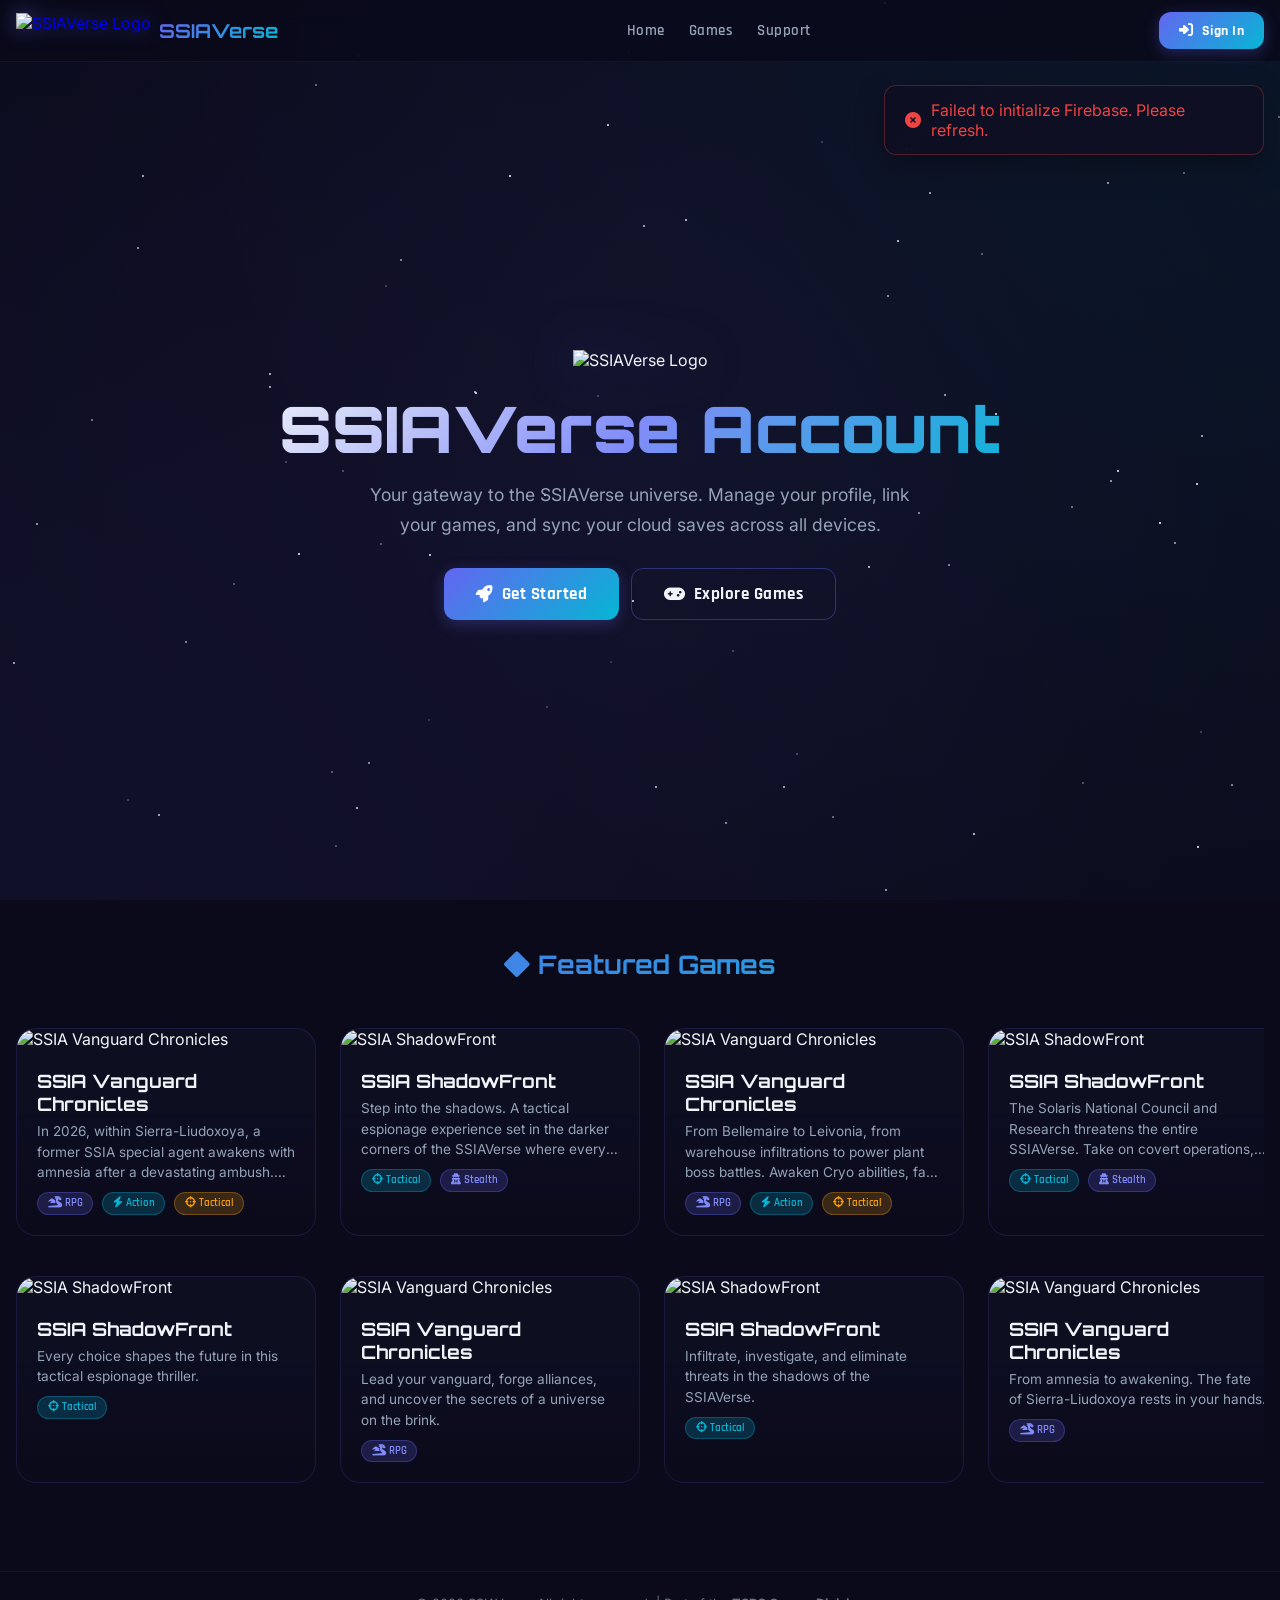
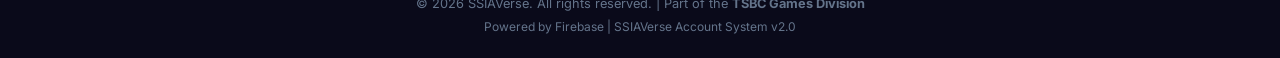
==== index.html @ 3fbaf7f1 "refactoring" ====
<!DOCTYPE html>
<html lang="en">
<head>
    <meta charset="UTF-8">
    <meta name="viewport" content="width=device-width, initial-scale=1.0, maximum-scale=1.0, user-scalable=no">
    <meta name="theme-color" content="#0a0a1a">
    <meta name="apple-mobile-web-app-capable" content="yes">
    <meta name="mobile-web-app-capable" content="yes">
    <meta name="apple-mobile-web-app-status-bar-style" content="black-translucent">

    <title>SSIAVerse Account | Your Gateway to the SSIAVerse</title>
    <meta name="description" content="SSIAVerse Account - Manage your SSIAVerse profile, linked games, and cloud saves for SSIA Vanguard Chronicles and SSIA ShadowFront. Your gateway to the SSIAVerse universe.">
    <meta name="keywords" content="SSIAVerse, SSIA Vanguard Chronicles, SSIA ShadowFront, SSIAVC, game account, cloud saves, RPG, TSBC Games, Sierra-Liudoxoya, Elemental Gemstones">
    <meta name="author" content="TSBC Games Division">

    <meta property="og:type" content="website">
    <meta property="og:url" content="https://ssiavc.github.io/">
    <meta property="og:title" content="SSIAVerse Account | Your Gateway to the SSIAVerse">
    <meta property="og:description" content="Manage your SSIAVerse profile, linked games, and cloud saves for SSIA Vanguard Chronicles and SSIA ShadowFront.">
    <meta property="og:image" content="https://i.ibb.co.com/4wc1VLJy/20260620-111209.png">

    <meta property="twitter:card" content="summary_large_image">
    <meta property="twitter:url" content="https://ssiavc.github.io/">
    <meta property="twitter:title" content="SSIAVerse Account | Your Gateway to the SSIAVerse">
    <meta property="twitter:description" content="Manage your SSIAVerse profile, linked games, and cloud saves for SSIA Vanguard Chronicles and SSIA ShadowFront.">
    <meta property="twitter:image" content="https://i.ibb.co.com/4wc1VLJy/20260620-111209.png">

    <link rel="icon" type="image/png" href="https://i.ibb.co.com/4wc1VLJy/20260620-111209.png">
    <link rel="apple-touch-icon" href="https://i.ibb.co.com/4wc1VLJy/20260620-111209.png">

    <link rel="preconnect" href="https://fonts.googleapis.com">
    <link rel="preconnect" href="https://fonts.gstatic.com" crossorigin>
    <link href="https://fonts.googleapis.com/css2?family=Orbitron:wght@400;500;600;700;800;900&family=Rajdhani:wght@300;400;500;600;700&family=Inter:wght@300;400;500;600;700&display=swap" rel="stylesheet">
    <link rel="stylesheet" href="https://cdnjs.cloudflare.com/ajax/libs/font-awesome/6.5.1/css/all.min.css">
    <link rel="stylesheet" href="Styles/styles.css">

    <script src="https://www.gstatic.com/firebasejs/10.7.1/firebase-app-compat.js"></script>
    <script src="https://www.gstatic.com/firebasejs/10.7.1/firebase-auth-compat.js"></script>
    <script src="https://www.gstatic.com/firebasejs/10.7.1/firebase-firestore-compat.js"></script>
    <script src="Scripts/firebase-config.js"></script>


<base target="_blank">
</head>
<body>
    <div class="bg-animation"></div>
    <div class="stars" id="stars"></div>
    <div class="toast-container" id="toastContainer"></div>

    <nav class="navbar" id="navbar">
        <div class="nav-container">
            <a href="#" class="nav-logo" onclick="showHome();return false;">
                <img src="https://i.ibb.co.com/4wc1VLJy/20260620-111209.png" alt="SSIAVerse Logo">
                <span>SSIAVerse</span>
            </a>
            <div class="nav-links" id="navLinks">
                <a href="#" class="nav-link" onclick="showHome();return false;">Home</a>
                <a href="#games" class="nav-link" onclick="scrollToGames();return false;">Games</a>
                <a href="#" class="nav-link" onclick="showSupport();return false;">Support</a>
            </div>
            <div class="nav-user" id="navUser">
                <button class="btn btn-primary" onclick="openSignInModal()">
                    <i class="fas fa-sign-in-alt"></i> Sign In
                </button>
            </div>
            <button class="mobile-menu-btn" id="mobileMenuBtn" onclick="toggleMobileMenu()">
                <i class="fas fa-bars"></i>
            </button>
        </div>
    </nav>

    <!-- Mobile Menu Overlay -->
    <div class="modal-overlay" id="mobileMenuOverlay" style="z-index:999;align-items:flex-start;padding-top:70px;">
        <div style="background:var(--bg-card);border:1px solid rgba(99,102,241,0.2);border-radius:0 0 16px 16px;width:100%;max-width:400px;margin:0 auto;padding:1rem;">
            <div style="display:flex;flex-direction:column;gap:0.5rem;">
                <a href="#" class="nav-link" style="padding:0.75rem;border-radius:8px;" onclick="showHome();closeMobileMenu();return false;"><i class="fas fa-home"></i> Home</a>
                <a href="#games" class="nav-link" style="padding:0.75rem;border-radius:8px;" onclick="scrollToGames();closeMobileMenu();return false;"><i class="fas fa-gamepad"></i> Games</a>
                <a href="#" class="nav-link" style="padding:0.75rem;border-radius:8px;" onclick="showSupport();closeMobileMenu();return false;"><i class="fas fa-headset"></i> Support</a>
            </div>
        </div>
    </div>

    <div class="main-content">
        <div id="homePage">
            <section class="hero">
                <div class="hero-content">
                    <img src="https://i.ibb.co.com/4wc1VLJy/20260620-111209.png" alt="SSIAVerse Logo" class="hero-logo">
                    <h1>SSIAVerse Account</h1>
                    <p>Your gateway to the SSIAVerse universe. Manage your profile, link your games, and sync your cloud saves across all devices.</p>
                    <div class="hero-buttons">
                        <button class="btn btn-primary btn-lg" onclick="openSignInModal()">
                            <i class="fas fa-rocket"></i> Get Started
                        </button>
                        <button class="btn btn-outline btn-lg" onclick="scrollToGames()">
                            <i class="fas fa-gamepad"></i> Explore Games
                        </button>
                    </div>
                </div>
            </section>

            <section class="game-showcase" id="games">
                <h2 class="section-title"><i class="fas fa-diamond"></i> Featured Games</h2>

                <div class="games-scroll-container">
                    <div class="games-scroll" id="gamesScroll1">
                        <div class="game-card" onclick="showGameDetail('vc')">
                            <img src="https://i.ibb.co.com/VYRrnKt1/20260417-104731.png" alt="SSIA Vanguard Chronicles">
                            <div class="game-card-content">
                                <h3>SSIA Vanguard Chronicles</h3>
                                <p>In 2026, within Sierra-Liudoxoya, a former SSIA special agent awakens with amnesia after a devastating ambush. Elemental Gemstones have been weaponized by SNCR, creating weapons of mass destruction capable of radiation and mutation.</p>
                                <span class="game-badge badge-rpg"><i class="fas fa-dragon"></i> RPG</span>
                                <span class="game-badge badge-action"><i class="fas fa-bolt"></i> Action</span>
                                <span class="game-badge badge-tactical"><i class="fas fa-crosshairs"></i> Tactical</span>
                            </div>
                        </div>
                        <div class="game-card" onclick="showGameDetail('sf')">
                            <img src="https://i.ibb.co.com/CKvFpqnk/20260303-162840.png" alt="SSIA ShadowFront">
                            <div class="game-card-content">
                                <h3>SSIA ShadowFront</h3>
                                <p>Step into the shadows. A tactical espionage experience set in the darker corners of the SSIAVerse where every choice shapes the future.</p>
                                <span class="game-badge badge-action"><i class="fas fa-crosshairs"></i> Tactical</span>
                                <span class="game-badge badge-rpg"><i class="fas fa-user-secret"></i> Stealth</span>
                            </div>
                        </div>
                        <div class="game-card" onclick="showGameDetail('vc')">
                            <img src="https://i.ibb.co.com/VYRrnKt1/20260417-104731.png" alt="SSIA Vanguard Chronicles">
                            <div class="game-card-content">
                                <h3>SSIA Vanguard Chronicles</h3>
                                <p>From Bellemaire to Leivonia, from warehouse infiltrations to power plant boss battles. Awaken Cryo abilities, face Katya Volkov, and uncover the conspiracy behind the Elemental Gemstones.</p>
                                <span class="game-badge badge-rpg"><i class="fas fa-dragon"></i> RPG</span>
                                <span class="game-badge badge-action"><i class="fas fa-bolt"></i> Action</span>
                                <span class="game-badge badge-tactical"><i class="fas fa-crosshairs"></i> Tactical</span>
                            </div>
                        </div>
                        <div class="game-card" onclick="showGameDetail('sf')">
                            <img src="https://i.ibb.co.com/CKvFpqnk/20260303-162840.png" alt="SSIA ShadowFront">
                            <div class="game-card-content">
                                <h3>SSIA ShadowFront</h3>
                                <p>The Solaris National Council and Research threatens the entire SSIAVerse. Take on covert operations, gather intelligence, and prevent catastrophe.</p>
                                <span class="game-badge badge-action"><i class="fas fa-crosshairs"></i> Tactical</span>
                                <span class="game-badge badge-rpg"><i class="fas fa-user-secret"></i> Stealth</span>
                            </div>
                        </div>
                    </div>
                </div>

                <div class="games-scroll-container">
                    <div class="games-scroll games-scroll-reverse" id="gamesScroll2">
                        <div class="game-card" onclick="showGameDetail('sf')">
                            <img src="https://i.ibb.co.com/CKvFpqnk/20260303-162840.png" alt="SSIA ShadowFront">
                            <div class="game-card-content">
                                <h3>SSIA ShadowFront</h3>
                                <p>Every choice shapes the future in this tactical espionage thriller.</p>
                                <span class="game-badge badge-action"><i class="fas fa-crosshairs"></i> Tactical</span>
                            </div>
                        </div>
                        <div class="game-card" onclick="showGameDetail('vc')">
                            <img src="https://i.ibb.co.com/VYRrnKt1/20260417-104731.png" alt="SSIA Vanguard Chronicles">
                            <div class="game-card-content">
                                <h3>SSIA Vanguard Chronicles</h3>
                                <p>Lead your vanguard, forge alliances, and uncover the secrets of a universe on the brink.</p>
                                <span class="game-badge badge-rpg"><i class="fas fa-dragon"></i> RPG</span>
                            </div>
                        </div>
                        <div class="game-card" onclick="showGameDetail('sf')">
                            <img src="https://i.ibb.co.com/CKvFpqnk/20260303-162840.png" alt="SSIA ShadowFront">
                            <div class="game-card-content">
                                <h3>SSIA ShadowFront</h3>
                                <p>Infiltrate, investigate, and eliminate threats in the shadows of the SSIAVerse.</p>
                                <span class="game-badge badge-action"><i class="fas fa-crosshairs"></i> Tactical</span>
                            </div>
                        </div>
                        <div class="game-card" onclick="showGameDetail('vc')">
                            <img src="https://i.ibb.co.com/VYRrnKt1/20260417-104731.png" alt="SSIA Vanguard Chronicles">
                            <div class="game-card-content">
                                <h3>SSIA Vanguard Chronicles</h3>
                                <p>From amnesia to awakening. The fate of Sierra-Liudoxoya rests in your hands.</p>
                                <span class="game-badge badge-rpg"><i class="fas fa-dragon"></i> RPG</span>
                            </div>
                        </div>
                    </div>
                </div>
            </section>


            <footer class="footer">
                <p>&copy; 2026 SSIAVerse. All rights reserved. | Part of the <strong>TSBC Games Division</strong></p>
                <p style="margin-top:0.5rem;font-size:0.75rem;">Powered by Firebase | SSIAVerse Account System v2.0</p>
            </footer>
        </div>

        <div class="dashboard" id="dashboard">
            <div class="dashboard-header">
                <h2><i class="fas fa-th-large"></i> Dashboard</h2>
                <button class="btn btn-outline btn-sm" onclick="signOut()">
                    <i class="fas fa-sign-out-alt"></i> Sign Out
                </button>
            </div>

            <div class="dashboard-grid">
                <aside class="sidebar">
                    <div class="profile-card">
                        <div class="profile-avatar" id="profileAvatar">?</div>
                        <div class="profile-name" id="profileName">Guest</div>
                        <div class="profile-uid" id="profileUid">Not signed in</div>
                    </div>
                    <ul class="sidebar-menu">
                        <li><a href="#" class="active" onclick="showSection('overview');return false;" data-section="overview"><i class="fas fa-home"></i> Overview</a></li>
                        <li><a href="#" onclick="showSection('games');return false;" data-section="games"><i class="fas fa-gamepad"></i> Linked Games</a></li>
                        <li><a href="#" onclick="showSection('saves');return false;" data-section="saves"><i class="fas fa-cloud"></i> Cloud Saves</a></li>
                        <li><a href="#" onclick="showSection('account');return false;" data-section="account"><i class="fas fa-cog"></i> Account Settings</a></li>
                        <li><a href="#" onclick="showSection('security');return false;" data-section="security"><i class="fas fa-shield-alt"></i> Security</a></li>
                    </ul>
                </aside>

                <div class="dashboard-content">
                    <div class="content-section active" id="section-overview">
                        <h3><i class="fas fa-chart-line"></i> Account Overview</h3>
                        <div class="stats-grid">
                            <div class="stat-card">
                                <div class="stat-icon blue"><i class="fas fa-gamepad"></i></div>
                                <div class="stat-value" id="statGames">0</div>
                                <div class="stat-label">Linked Games</div>
                            </div>
                            <div class="stat-card">
                                <div class="stat-icon cyan"><i class="fas fa-cloud"></i></div>
                                <div class="stat-value" id="statSaves">0</div>
                                <div class="stat-label">Cloud Saves</div>
                            </div>
                            <div class="stat-card">
                                <div class="stat-icon purple"><i class="fas fa-clock"></i></div>
                                <div class="stat-value" id="statMember">New</div>
                                <div class="stat-label">Member Since</div>
                            </div>
                            <div class="stat-card">
                                <div class="stat-icon green"><i class="fas fa-check-circle"></i></div>
                                <div class="stat-value">Active</div>
                                <div class="stat-label">Account Status</div>
                            </div>
                        </div>
                        <h3 style="margin-top:1.5rem;"><i class="fas fa-bolt"></i> Quick Actions</h3>
                        <div style="display:flex;gap:0.75rem;flex-wrap:wrap;margin-top:0.75rem;">
                            <button class="btn btn-primary" onclick="showSection('games')"><i class="fas fa-link"></i> Link a Game</button>
                            <button class="btn btn-outline" onclick="showSection('saves')"><i class="fas fa-download"></i> Manage Saves</button>
                            <button class="btn btn-outline" onclick="showSection('account')"><i class="fas fa-user-edit"></i> Edit Profile</button>
                        </div>
                    </div>

                    <div class="content-section" id="section-games">
                        <h3><i class="fas fa-gamepad"></i> Linked Games</h3>
                        <div class="linked-games-list" id="linkedGamesList">
                            <div class="linked-game-item">
                                <img src="https://i.ibb.co.com/VYRrnKt1/20260417-104731.png" alt="SSIA VC" class="linked-game-img">
                                <div class="linked-game-info">
                                    <h4>SSIA Vanguard Chronicles</h4>
                                    <p>RPG / Action / Tactical | Sierra-Liudoxoya, 2026</p>
                                </div>
                                <div class="linked-game-status"><span class="status-dot"></span> Linked</div>
                            </div>
                            <div class="linked-game-item">
                                <img src="https://i.ibb.co.com/CKvFpqnk/20260303-162840.png" alt="SSIA SF" class="linked-game-img">
                                <div class="linked-game-info">
                                    <h4>SSIA ShadowFront</h4>
                                    <p>Tactical / Stealth | SSIAVerse</p>
                                </div>
                                <div class="linked-game-status"><span class="status-dot"></span> Linked</div>
                            </div>
                        </div>
                    </div>

                    <div class="content-section" id="section-saves">
                        <h3><i class="fas fa-cloud"></i> Cloud Saves</h3>
                        <div class="saves-list" id="savesList">
                            <div class="empty-state">
                                <i class="fas fa-cloud-upload-alt"></i>
                                <h4>No Cloud Saves Yet</h4>
                                <p>Your game saves will appear here once you start playing and syncing.</p>
                            </div>
                        </div>
                    </div>

                    <div class="content-section" id="section-account">
                        <h3><i class="fas fa-cog"></i> Account Settings</h3>
                        <form class="settings-form" id="accountForm" onsubmit="updateAccount(event)">
                            <div class="form-group">
                                <label>Username</label>
                                <input type="text" class="form-input" id="settingsUsername" disabled>
                                <span class="input-hint">Username cannot be changed.</span>
                            </div>
                            <div class="form-group">
                                <label>Display Name</label>
                                <input type="text" class="form-input" id="settingsDisplayName" placeholder="Enter display name">
                            </div>
                            <div class="form-group">
                                <label>Email (Optional)</label>
                                <input type="email" class="form-input" id="settingsEmail" placeholder="your@email.com">
                                <span class="input-hint">Used for account recovery notifications.</span>
                            </div>
                            <div class="form-group">
                                <label>Bio</label>
                                <input type="text" class="form-input" id="settingsBio" placeholder="Tell us about yourself...">
                            </div>
                            <button type="submit" class="btn btn-primary" style="align-self:flex-start;"><i class="fas fa-save"></i> Save Changes</button>
                        </form>

                        <div class="danger-zone">
                            <h4><i class="fas fa-exclamation-triangle"></i> Danger Zone</h4>
                            <p>Once you delete your account, there is no going back. All your data including cloud saves will be permanently removed.</p>
                            <button class="btn btn-danger btn-sm" onclick="deleteAccount()"><i class="fas fa-trash-alt"></i> Delete Account</button>
                        </div>
                    </div>

                    <div class="content-section" id="section-security">
                        <h3><i class="fas fa-shield-alt"></i> Security</h3>
                        <form class="settings-form" id="passwordForm" onsubmit="changePassword(event)">
                            <div class="form-group">
                                <label>Current Password</label>
                                <input type="password" class="form-input" id="currentPassword" placeholder="Enter current password" required>
                            </div>
                            <div class="form-group">
                                <label>New Password</label>
                                <input type="password" class="form-input" id="newPassword" placeholder="Enter new password" required oninput="checkPasswordStrength(this.value)">
                                <div class="password-strength"><div class="password-strength-bar" id="passwordStrengthBar"></div></div>
                                <span class="input-hint" id="passwordHint">Use at least 8 characters with letters and numbers.</span>
                            </div>
                            <div class="form-group">
                                <label>Confirm New Password</label>
                                <input type="password" class="form-input" id="confirmPassword" placeholder="Confirm new password" required>
                            </div>
                            <button type="submit" class="btn btn-primary" style="align-self:flex-start;"><i class="fas fa-key"></i> Change Password</button>
                        </form>

                        <div style="margin-top:1.5rem;padding-top:1.5rem;border-top:1px solid rgba(99,102,241,0.1);">
                            <h4 style="font-family:'Orbitron',sans-serif;margin-bottom:0.75rem;color:var(--text-primary);font-size:1.1rem;"><i class="fas fa-fingerprint"></i> Account Recovery</h4>
                            <p style="color:var(--text-secondary);font-size:0.85rem;margin-bottom:0.75rem;">
                                Forgot your password? You can recover your account using your username and a recovery code.
                            </p>
                            <button class="btn btn-outline" onclick="openRecoveryModal()"><i class="fas fa-life-ring"></i> Recover Password</button>
                        </div>
                    </div>
                </div>
            </div>
        </div>
    </div>

    <!-- Sign In / Sign Up Modal -->
    <div class="modal-overlay" id="authModal">
        <div class="modal">
            <button class="modal-close" onclick="closeModal('authModal')"><i class="fas fa-times"></i></button>
            <img src="https://i.ibb.co.com/4wc1VLJy/20260620-111209.png" alt="SSIAVerse" class="modal-logo">
            <h2 id="authModalTitle">Sign In</h2>
            <p class="modal-subtitle" id="authModalSubtitle">Welcome back to the SSIAVerse</p>

            <form class="modal-form" id="authForm" onsubmit="handleAuth(event)">
                <div class="form-group">
                    <input type="text" class="form-input" id="authUsername" placeholder="Username" required autocomplete="username">
                </div>
                <div class="form-group" id="confirmPasswordGroup" style="display:none;">
                    <input type="password" class="form-input" id="authConfirmPassword" placeholder="Confirm Password" autocomplete="new-password">
                </div>
                <div class="form-group">
                    <input type="password" class="form-input" id="authPassword" placeholder="Password" required autocomplete="current-password">
                </div>
                <button type="submit" class="btn btn-primary" id="authSubmitBtn">
                    <span id="authBtnText">Sign In</span>
                </button>
            </form>

            <div class="modal-footer">
                <p id="authToggleText">Do not have an account? <a onclick="toggleAuthMode()">Sign Up</a></p>
            </div>
        </div>
    </div>

    <!-- Password Recovery Modal -->
    <div class="modal-overlay" id="recoveryModal">
        <div class="modal">
            <button class="modal-close" onclick="closeModal('recoveryModal')"><i class="fas fa-times"></i></button>
            <img src="https://i.ibb.co.com/4wc1VLJy/20260620-111209.png" alt="SSIAVerse" class="modal-logo">
            <h2>Recover Password</h2>
            <p class="modal-subtitle">Reset your SSIAVerse account password</p>

            <div class="recovery-steps">
                <div class="recovery-info">
                    <i class="fas fa-info-circle"></i>
                    Enter your username below. If an email is associated with your account, we will send recovery instructions.
                </div>
                <form class="modal-form" id="recoveryForm" onsubmit="handleRecovery(event)">
                    <div class="form-group">
                        <input type="text" class="form-input" id="recoveryUsername" placeholder="Enter your username" required>
                    </div>
                    <button type="submit" class="btn btn-primary"><i class="fas fa-paper-plane"></i> Send Recovery Link</button>
                </form>
                <div class="modal-footer" style="margin-top:1rem;">
                    <p>Remember your password? <a onclick="closeModal('recoveryModal');openSignInModal();">Sign In</a></p>
                </div>
            </div>
        </div>
    </div>

    <script src="/Scripts/scripts.js"></script>

</body>
</html>
---- Styles/styles.css ----
:root {
            --primary: #6366f1; --primary-dark: #4f46e5; --primary-light: #818cf8;
            --accent: #06b6d4; --accent-glow: rgba(6,182,212,0.3);
            --bg-dark: #0a0a1a; --bg-card: rgba(15,15,35,0.9); --bg-glass: rgba(20,20,45,0.7);
            --border-glow: rgba(99,102,241,0.3); --text-primary: #f1f5f9; --text-secondary: #94a3b8; --text-muted: #64748b;
            --danger: #ef4444; --success: #22c55e; --warning: #f59e0b;
            --gradient-1: linear-gradient(135deg,#6366f1 0%,#06b6d4 100%);
            --gradient-2: linear-gradient(135deg,#06b6d4 0%,#8b5cf6 100%);
            --gradient-3: linear-gradient(135deg,#f59e0b 0%,#ef4444 100%);
            --shadow-glow: 0 0 30px rgba(99,102,241,0.2); --shadow-card: 0 8px 32px rgba(0,0,0,0.4);
        }

        * { margin:0; padding:0; box-sizing:border-box; -webkit-tap-highlight-color:transparent; }

        html { scroll-behavior:smooth; -webkit-text-size-adjust:100%; }

        body {
            font-family:'Inter',-apple-system,BlinkMacSystemFont,'Segoe UI',Roboto,sans-serif;
            background:var(--bg-dark); color:var(--text-primary);
            min-height:100vh; overflow-x:hidden; position:relative;
            -webkit-font-smoothing:antialiased; -moz-osx-font-smoothing:grayscale;
        }

        .bg-animation {
            position:fixed; top:0; left:0; width:100%; height:100%;
            z-index:-1; background:var(--bg-dark); overflow:hidden;
        }
        .bg-animation::before {
            content:''; position:absolute; top:-50%; left:-50%; width:200%; height:200%;
            background: radial-gradient(circle at 20% 80%,rgba(99,102,241,0.08) 0%,transparent 50%),
                        radial-gradient(circle at 80% 20%,rgba(6,182,212,0.08) 0%,transparent 50%),
                        radial-gradient(circle at 50% 50%,rgba(139,92,246,0.05) 0%,transparent 50%);
            animation:bgFloat 20s ease-in-out infinite;
        }

        .stars { position:fixed; top:0; left:0; width:100%; height:100%; z-index:-1; pointer-events:none; }
        .star { position:absolute; width:2px; height:2px; background:white; border-radius:50%;
                animation:twinkle var(--duration) ease-in-out infinite; opacity:var(--opacity); }

        @keyframes twinkle { 0%,100%{opacity:var(--opacity);transform:scale(1)} 50%{opacity:0.2;transform:scale(0.5)} }
        @keyframes bgFloat { 0%,100%{transform:translate(0,0) rotate(0deg)} 33%{transform:translate(2%,2%) rotate(1deg)} 66%{transform:translate(-1%,1%) rotate(-1deg)} }
        @keyframes float { 0%,100%{transform:translateY(0)} 50%{transform:translateY(-15px)} }
        @keyframes pulse-glow { 0%,100%{box-shadow:0 0 20px rgba(99,102,241,0.3)} 50%{box-shadow:0 0 40px rgba(99,102,241,0.6)} }
        @keyframes slideUp { from{opacity:0;transform:translateY(30px)} to{opacity:1;transform:translateY(0)} }
        @keyframes fadeIn { from{opacity:0} to{opacity:1} }
        @keyframes scaleIn { from{opacity:0;transform:scale(0.9)} to{opacity:1;transform:scale(1)} }
        @keyframes scrollLeft { 0%{transform:translateX(0)} 100%{transform:translateX(-50%)} }
        @keyframes scrollRight { 0%{transform:translateX(-50%)} 100%{transform:translateX(0)} }
        @keyframes spin { to{transform:rotate(360deg)} }
        @keyframes shimmer { 0%{background-position:-200% center} 100%{background-position:200% center} }

        /* ===== NAVBAR ===== */
        .navbar { position:fixed; top:0; left:0; right:0; z-index:1000; padding:0.75rem 1rem;
                  background:rgba(10,10,26,0.85); backdrop-filter:blur(20px); -webkit-backdrop-filter:blur(20px);
                  border-bottom:1px solid rgba(99,102,241,0.1); transition:all 0.3s ease; }
        .navbar.scrolled { background:rgba(10,10,26,0.95); box-shadow:0 4px 30px rgba(0,0,0,0.3); }
        .nav-container { max-width:1400px; margin:0 auto; display:flex; justify-content:space-between; align-items:center; }
        .nav-logo { display:flex; align-items:center; gap:0.5rem; text-decoration:none; }
        .nav-logo img { height:36px; width:auto; filter:drop-shadow(0 0 10px rgba(99,102,241,0.5)); }
        .nav-logo span { font-family:'Orbitron',sans-serif; font-size:1.2rem; font-weight:700;
                         background:var(--gradient-1); -webkit-background-clip:text; -webkit-text-fill-color:transparent; background-clip:text; }
        .nav-links { display:flex; align-items:center; gap:1.5rem; }
        .nav-link { color:var(--text-secondary); text-decoration:none; font-family:'Rajdhani',sans-serif;
                    font-weight:600; font-size:0.95rem; letter-spacing:0.5px; transition:color 0.3s ease; position:relative; }
        .nav-link::after { content:''; position:absolute; bottom:-4px; left:0; width:0; height:2px; background:var(--gradient-1); transition:width 0.3s ease; }
        .nav-link:hover { color:var(--text-primary); }
        .nav-link:hover::after { width:100%; }
        .nav-user { display:flex; align-items:center; gap:0.75rem; }
        .user-avatar { width:36px; height:36px; border-radius:50%; background:var(--gradient-1); display:flex; align-items:center; justify-content:center;
                       font-family:'Orbitron',sans-serif; font-weight:700; font-size:0.85rem; color:white; border:2px solid rgba(99,102,241,0.5);
                       cursor:pointer; transition:all 0.3s ease; flex-shrink:0; }
        .user-avatar:hover { transform:scale(1.1); box-shadow:0 0 20px rgba(99,102,241,0.5); }
        .mobile-menu-btn { display:none; background:none; border:none; color:var(--text-primary); font-size:1.3rem; cursor:pointer; padding:0.5rem; }

        /* ===== BUTTONS ===== */
        .btn { padding:0.6rem 1.25rem; border-radius:12px; border:none; font-family:'Rajdhani',sans-serif; font-weight:700;
               font-size:0.9rem; letter-spacing:0.5px; cursor:pointer; transition:all 0.3s ease; display:inline-flex;
               align-items:center; justify-content:center; gap:0.5rem; text-decoration:none; white-space:nowrap;
               touch-action:manipulation; -webkit-touch-callout:none; user-select:none; }
        .btn-primary { background:var(--gradient-1); color:white; box-shadow:0 4px 15px rgba(99,102,241,0.3); }
        .btn-primary:hover { transform:translateY(-2px); box-shadow:0 8px 25px rgba(99,102,241,0.4); }
        .btn-primary:active { transform:translateY(0); }
        .btn-outline { background:transparent; color:var(--text-primary); border:1px solid rgba(99,102,241,0.4); }
        .btn-outline:hover { background:rgba(99,102,241,0.1); border-color:var(--primary); }
        .btn-danger { background:linear-gradient(135deg,#ef4444 0%,#dc2626 100%); color:white; }
        .btn-danger:hover { transform:translateY(-2px); box-shadow:0 8px 25px rgba(239,68,68,0.3); }
        .btn-sm { padding:0.4rem 0.875rem; font-size:0.82rem; }
        .btn-lg { padding:0.875rem 2rem; font-size:1.05rem; }

        /* ===== MAIN CONTENT ===== */
        .main-content { padding-top:70px; min-height:100vh; }

        /* ===== HERO ===== */
        .hero { min-height:calc(100vh - 70px); display:flex; align-items:center; justify-content:center; text-align:center; padding:1.5rem; position:relative; }
        .hero-content { max-width:800px; animation:slideUp 0.8s ease-out; width:100%; }
        .hero-logo { width:160px; height:auto; margin-bottom:1.5rem; animation:float 4s ease-in-out infinite;
                     filter:drop-shadow(0 0 30px rgba(99,102,241,0.4)); }
        .hero h1 { font-family:'Orbitron',sans-serif; font-size:clamp(2rem,5.5vw,4rem); font-weight:900; line-height:1.1; margin-bottom:1rem;
                   background:linear-gradient(135deg,#f1f5f9 0%,#818cf8 50%,#06b6d4 100%); -webkit-background-clip:text; -webkit-text-fill-color:transparent; background-clip:text; }
        .hero p { font-size:1.1rem; color:var(--text-secondary); margin-bottom:1.75rem; max-width:600px; margin-left:auto; margin-right:auto; line-height:1.7; padding:0 1rem; }
        .hero-buttons { display:flex; gap:0.75rem; justify-content:center; flex-wrap:wrap; }

        /* ===== GAME SHOWCASE ===== */
        .game-showcase { padding:3rem 1rem; overflow:hidden; }
        .section-title { font-family:'Orbitron',sans-serif; font-size:1.6rem; font-weight:700; text-align:center; margin-bottom:2.5rem;
                         background:var(--gradient-1); -webkit-background-clip:text; -webkit-text-fill-color:transparent; background-clip:text; }
        .games-scroll-container { position:relative; width:100%; overflow:hidden; padding:0.5rem 0; }
        .games-scroll { display:flex; gap:1.5rem; animation:scrollLeft 30s linear infinite; width:max-content; }
        .games-scroll:hover { animation-play-state:paused; }
        .games-scroll-reverse { animation:scrollRight 35s linear infinite; margin-top:1.5rem; }

        .game-card { flex-shrink:0; width:300px; background:var(--bg-card); border:1px solid rgba(99,102,241,0.15); border-radius:20px;
                     overflow:hidden; transition:all 0.4s cubic-bezier(0.4,0,0.2,1); cursor:pointer; position:relative; }
        .game-card::before { content:''; position:absolute; top:0; left:0; right:0; bottom:0;
                             background:linear-gradient(180deg,transparent 40%,rgba(10,10,26,0.95) 100%); z-index:1; pointer-events:none; }
        .game-card:hover { transform:translateY(-8px) scale(1.02); border-color:var(--primary); box-shadow:0 20px 40px rgba(99,102,241,0.2); }
        .game-card img { width:100%; height:180px; object-fit:cover; transition:transform 0.4s ease; }
        .game-card:hover img { transform:scale(1.1); }
        .game-card-content { padding:1.25rem; position:relative; z-index:2; }
        .game-card h3 { font-family:'Orbitron',sans-serif; font-size:1.15rem; margin-bottom:0.4rem; color:var(--text-primary); }
        .game-card p { color:var(--text-secondary); font-size:0.85rem; line-height:1.5; display:-webkit-box; -webkit-line-clamp:3; -webkit-box-orient:vertical; overflow:hidden; }
        .game-badge { display:inline-block; padding:0.2rem 0.6rem; border-radius:20px; font-size:0.7rem; font-weight:600;
                      margin-top:0.6rem; margin-right:0.3rem; font-family:'Rajdhani',sans-serif; }
        .badge-rpg { background:rgba(99,102,241,0.2); color:var(--primary-light); border:1px solid rgba(99,102,241,0.3); }
        .badge-action { background:rgba(6,182,212,0.2); color:var(--accent); border:1px solid rgba(6,182,212,0.3); }
        .badge-tactical { background:rgba(245,158,11,0.2); color:var(--warning); border:1px solid rgba(245,158,11,0.3); }

        /* ===== DASHBOARD ===== */
        .dashboard { display:none; padding:1rem; max-width:1400px; margin:0 auto; animation:fadeIn 0.5s ease; }
        .dashboard.active { display:block; }
        .dashboard-header { display:flex; justify-content:space-between; align-items:center; margin-bottom:1.5rem; flex-wrap:wrap; gap:0.75rem; }
        .dashboard-header h2 { font-family:'Orbitron',sans-serif; font-size:1.5rem;
                               background:var(--gradient-1); -webkit-background-clip:text; -webkit-text-fill-color:transparent; background-clip:text; }
        .dashboard-grid { display:grid; grid-template-columns:280px 1fr; gap:1.5rem; }

        .sidebar { background:var(--bg-card); border:1px solid rgba(99,102,241,0.1); border-radius:20px; padding:1.5rem; height:fit-content; position:sticky; top:90px; }
        .profile-card { text-align:center; padding-bottom:1.5rem; border-bottom:1px solid rgba(99,102,241,0.1); margin-bottom:1.25rem; }
        .profile-avatar { width:90px; height:90px; border-radius:50%; background:var(--gradient-1); display:flex; align-items:center; justify-content:center;
                          margin:0 auto 0.75rem; font-family:'Orbitron',sans-serif; font-size:2.2rem; font-weight:900; color:white;
                          border:3px solid rgba(99,102,241,0.3); box-shadow:0 0 30px rgba(99,102,241,0.2); }
        .profile-name { font-family:'Orbitron',sans-serif; font-size:1.15rem; font-weight:700; margin-bottom:0.25rem; word-break:break-word; }
        .profile-uid { font-size:0.75rem; color:var(--text-muted); font-family:'Rajdhani',sans-serif; word-break:break-all; }
        .sidebar-menu { list-style:none; }
        .sidebar-menu li { margin-bottom:0.35rem; }
        .sidebar-menu a { display:flex; align-items:center; gap:0.6rem; padding:0.65rem 0.875rem; border-radius:10px; color:var(--text-secondary);
                          text-decoration:none; font-family:'Rajdhani',sans-serif; font-weight:600; font-size:0.9rem; transition:all 0.3s ease; cursor:pointer; }
        .sidebar-menu a:hover,.sidebar-menu a.active { background:rgba(99,102,241,0.1); color:var(--primary-light); }
        .sidebar-menu a.active { border-left:3px solid var(--primary); }
        .sidebar-menu i { width:18px; text-align:center; font-size:0.9rem; }

        .dashboard-content { background:var(--bg-card); border:1px solid rgba(99,102,241,0.1); border-radius:20px; padding:1.5rem; }
        .content-section { display:none; animation:fadeIn 0.4s ease; }
        .content-section.active { display:block; }
        .content-section h3 { font-family:'Orbitron',sans-serif; font-size:1.25rem; margin-bottom:1.25rem; color:var(--text-primary); }

        .stats-grid { display:grid; grid-template-columns:repeat(auto-fit,minmax(140px,1fr)); gap:0.75rem; margin-bottom:1.5rem; }
        .stat-card { background:var(--bg-glass); border:1px solid rgba(99,102,241,0.1); border-radius:14px; padding:1.25rem 1rem; text-align:center; transition:all 0.3s ease; }
        .stat-card:hover { border-color:var(--primary); transform:translateY(-3px); }
        .stat-icon { width:44px; height:44px; border-radius:12px; display:flex; align-items:center; justify-content:center; margin:0 auto 0.75rem; font-size:1.1rem; }
        .stat-icon.blue { background:rgba(99,102,241,0.15); color:var(--primary-light); }
        .stat-icon.cyan { background:rgba(6,182,212,0.15); color:var(--accent); }
        .stat-icon.purple { background:rgba(139,92,246,0.15); color:#a78bfa; }
        .stat-icon.green { background:rgba(34,197,94,0.15); color:var(--success); }
        .stat-value { font-family:'Orbitron',sans-serif; font-size:1.5rem; font-weight:700; color:var(--text-primary); }
        .stat-label { font-size:0.78rem; color:var(--text-secondary); margin-top:0.2rem; }

        .linked-games-list { display:flex; flex-direction:column; gap:0.75rem; }
        .linked-game-item { display:flex; align-items:center; gap:1rem; padding:1.25rem; background:var(--bg-glass);
                            border:1px solid rgba(99,102,241,0.1); border-radius:14px; transition:all 0.3s ease; }
        .linked-game-item:hover { border-color:var(--primary); transform:translateX(4px); }
        .linked-game-img { width:70px; height:70px; border-radius:10px; object-fit:cover; border:2px solid rgba(99,102,241,0.2); flex-shrink:0; }
        .linked-game-info { flex:1; min-width:0; }
        .linked-game-info h4 { font-family:'Orbitron',sans-serif; font-size:1rem; margin-bottom:0.2rem; }
        .linked-game-info p { color:var(--text-secondary); font-size:0.82rem; }
        .linked-game-status { display:flex; align-items:center; gap:0.4rem; font-size:0.8rem; color:var(--success); font-weight:600; flex-shrink:0; }
        .status-dot { width:7px; height:7px; border-radius:50%; background:var(--success); box-shadow:0 0 8px var(--success); animation:pulse-glow 2s ease-in-out infinite; }

        .saves-list { display:flex; flex-direction:column; gap:0.75rem; }
        .save-item { display:flex; align-items:center; justify-content:space-between; padding:1rem; background:var(--bg-glass);
                     border:1px solid rgba(99,102,241,0.1); border-radius:12px; transition:all 0.3s ease; gap:0.75rem; }
        .save-item:hover { border-color:var(--primary); }
        .save-info { display:flex; align-items:center; gap:0.75rem; min-width:0; }
        .save-icon { width:40px; height:40px; border-radius:10px; background:rgba(99,102,241,0.15); display:flex; align-items:center; justify-content:center;
                     color:var(--primary-light); font-size:1rem; flex-shrink:0; }
        .save-details { min-width:0; }
        .save-details h4 { font-size:0.9rem; margin-bottom:0.1rem; white-space:nowrap; overflow:hidden; text-overflow:ellipsis; }
        .save-details p { font-size:0.75rem; color:var(--text-muted); }
        .save-actions { display:flex; gap:0.4rem; flex-shrink:0; }

        .settings-form { display:flex; flex-direction:column; gap:1.25rem; }
        .form-group { display:flex; flex-direction:column; gap:0.4rem; }
        .form-group label { font-family:'Rajdhani',sans-serif; font-weight:600; font-size:0.9rem; color:var(--text-secondary); }
        .form-input { padding:0.8rem 1rem; background:rgba(15,15,35,0.6); border:1px solid rgba(99,102,241,0.2); border-radius:12px;
                      color:var(--text-primary); font-family:'Inter',sans-serif; font-size:0.9rem; transition:all 0.3s ease; outline:none; width:100%; }
        .form-input:focus { border-color:var(--primary); box-shadow:0 0 15px rgba(99,102,241,0.15); }
        .form-input::placeholder { color:var(--text-muted); }
        .form-input:disabled { opacity:0.6; cursor:not-allowed; }
        .input-hint { font-size:0.75rem; color:var(--text-muted); }
        .password-strength { height:4px; border-radius:2px; margin-top:0.4rem; background:rgba(255,255,255,0.1); overflow:hidden; }
        .password-strength-bar { height:100%; border-radius:2px; transition:all 0.3s ease; width:0%; }
        .strength-weak { background:var(--danger); width:33%; }
        .strength-medium { background:var(--warning); width:66%; }
        .strength-strong { background:var(--success); width:100%; }

        /* ===== MODALS ===== */
        .modal-overlay { position:fixed; top:0; left:0; right:0; bottom:0; background:rgba(0,0,0,0.75); backdrop-filter:blur(12px); -webkit-backdrop-filter:blur(12px);
                         z-index:2000; display:none; align-items:center; justify-content:center; padding:1rem; animation:fadeIn 0.3s ease;
                         overflow-y:auto; }
        .modal-overlay.active { display:flex; }
        .modal { background:var(--bg-card); border:1px solid rgba(99,102,241,0.2); border-radius:24px; padding:2rem; max-width:420px; width:100%;
                 position:relative; animation:scaleIn 0.3s ease; box-shadow:0 25px 50px rgba(0,0,0,0.5),var(--shadow-glow); margin:auto; }
        .modal-close { position:absolute; top:0.75rem; right:0.75rem; width:34px; height:34px; border-radius:50%; background:rgba(255,255,255,0.05);
                       border:1px solid rgba(99,102,241,0.2); color:var(--text-secondary); cursor:pointer; display:flex; align-items:center; justify-content:center;
                       transition:all 0.3s ease; font-size:0.9rem; }
        .modal-close:hover { background:rgba(239,68,68,0.1); color:var(--danger); border-color:var(--danger); }
        .modal-logo { width:72px; height:auto; margin:0 auto 1.25rem; display:block; filter:drop-shadow(0 0 15px rgba(99,102,241,0.4)); }
        .modal h2 { font-family:'Orbitron',sans-serif; font-size:1.35rem; text-align:center; margin-bottom:0.4rem;
                    background:var(--gradient-1); -webkit-background-clip:text; -webkit-text-fill-color:transparent; background-clip:text; }
        .modal-subtitle { text-align:center; color:var(--text-secondary); font-size:0.85rem; margin-bottom:1.5rem; }
        .modal-form { display:flex; flex-direction:column; gap:0.875rem; }
        .modal-form .form-group { margin-bottom:0; }
        .modal-form .btn { margin-top:0.4rem; padding:0.8rem; font-size:0.95rem; }
        .modal-footer { text-align:center; margin-top:1.25rem; padding-top:1.25rem; border-top:1px solid rgba(99,102,241,0.1); }
        .modal-footer p { color:var(--text-secondary); font-size:0.85rem; }
        .modal-footer a { color:var(--primary-light); text-decoration:none; font-weight:600; cursor:pointer; transition:color 0.3s ease; }
        .modal-footer a:hover { color:var(--accent); text-decoration:underline; }

        /* ===== TOASTS ===== */
        .toast-container { position:fixed; top:85px; right:1rem; z-index:3000; display:flex; flex-direction:column; gap:0.6rem; max-width:calc(100vw - 2rem); }
        .toast { padding:0.875rem 1.25rem; border-radius:12px; background:var(--bg-card); border:1px solid; display:flex; align-items:center; gap:0.6rem;
                 min-width:260px; max-width:380px; animation:slideUp 0.3s ease; box-shadow:0 10px 30px rgba(0,0,0,0.3); backdrop-filter:blur(10px); -webkit-backdrop-filter:blur(10px); }
        .toast.success { border-color:rgba(34,197,94,0.3); color:var(--success); }
        .toast.error { border-color:rgba(239,68,68,0.3); color:var(--danger); }
        .toast.warning { border-color:rgba(245,158,11,0.3); color:var(--warning); }
        .toast.info { border-color:rgba(99,102,241,0.3); color:var(--primary-light); }

        .spinner { width:18px; height:18px; border:2px solid rgba(255,255,255,0.3); border-top-color:white; border-radius:50%; animation:spin 0.8s linear infinite; }

        .empty-state { text-align:center; padding:2.5rem 1.5rem; color:var(--text-muted); }
        .empty-state i { font-size:2.5rem; margin-bottom:0.75rem; opacity:0.5; }
        .empty-state h4 { font-family:'Orbitron',sans-serif; font-size:1.1rem; margin-bottom:0.4rem; color:var(--text-secondary); }

        .footer { text-align:center; padding:1.5rem 1rem; color:var(--text-muted); font-size:0.8rem; border-top:1px solid rgba(99,102,241,0.1); margin-top:2rem; }
        .footer a { color:var(--primary-light); text-decoration:none; }

        .danger-zone { margin-top:1.5rem; padding-top:1.5rem; border-top:1px solid rgba(239,68,68,0.2); }
        .danger-zone h4 { font-family:'Orbitron',sans-serif; color:var(--danger); font-size:1rem; margin-bottom:0.75rem; display:flex; align-items:center; gap:0.4rem; }
        .danger-zone p { color:var(--text-secondary); font-size:0.85rem; margin-bottom:0.75rem; }

        .recovery-info { background:rgba(99,102,241,0.05); border:1px solid rgba(99,102,241,0.15); border-radius:12px; padding:0.875rem;
                         font-size:0.85rem; color:var(--text-secondary); line-height:1.6; }
        .recovery-info i { color:var(--primary-light); margin-right:0.4rem; }

        .hidden { display:none !important; }

        ::-webkit-scrollbar { width:6px; }
        ::-webkit-scrollbar-track { background:var(--bg-dark); }
        ::-webkit-scrollbar-thumb { background:rgba(99,102,241,0.3); border-radius:3px; }
        ::-webkit-scrollbar-thumb:hover { background:rgba(99,102,241,0.5); }

        /* ===== MOBILE RESPONSIVE ===== */
        @media(max-width:768px){
            .navbar { padding:0.6rem 0.75rem; }
            .nav-logo span { font-size:1rem; }
            .nav-logo img { height:30px; }
            .nav-links { display:none; }
            .mobile-menu-btn { display:block; }
            .hero { padding:1rem; min-height:calc(100vh - 60px); }
            .hero-logo { width:100px; margin-bottom:1rem; }
            .hero h1 { font-size:clamp(1.6rem,8vw,2.2rem); }
            .hero p { font-size:0.95rem; padding:0 0.5rem; }
            .hero-buttons .btn { padding:0.7rem 1.5rem; font-size:0.9rem; width:100%; max-width:280px; }
            .game-showcase { padding:2rem 0.5rem; }
            .section-title { font-size:1.3rem; margin-bottom:1.5rem; }
            .game-card { width:260px; }
            .game-card img { height:150px; }
            .modal { padding:1.5rem 1.25rem; margin:0.5rem; border-radius:20px; }
            .modal-logo { width:60px; }
            .dashboard { padding:0.75rem; }
            .dashboard-header h2 { font-size:1.2rem; }
            .dashboard-grid { grid-template-columns:1fr; gap:1rem; }
            .sidebar { position:static; padding:1.25rem; }
            .profile-avatar { width:70px; height:70px; font-size:1.8rem; }
            .profile-name { font-size:1rem; }
            .dashboard-content { padding:1rem; border-radius:16px; }
            .stats-grid { grid-template-columns:repeat(2,1fr); gap:0.5rem; }
            .stat-card { padding:1rem 0.5rem; }
            .stat-icon { width:36px; height:36px; font-size:1rem; }
            .stat-value { font-size:1.2rem; }
            .linked-game-item { flex-direction:column; text-align:center; padding:1rem; }
            .linked-game-img { width:60px; height:60px; }
            .linked-game-status { margin-top:0.5rem; }
            .save-item { flex-direction:column; gap:0.75rem; text-align:center; }
            .save-actions { width:100%; justify-content:center; }
            .toast-container { top:70px; left:0.5rem; right:0.5rem; }
            .toast { min-width:auto; max-width:none; width:100%; }
            .btn { padding:0.55rem 1rem; font-size:0.85rem; }
        }

        @media(max-width:480px){
            .hero h1 { font-size:1.5rem; }
            .hero p { font-size:0.85rem; }
            .game-card { width:240px; }
            .section-title { font-size:1.1rem; }
            .stats-grid { grid-template-columns:repeat(2,1fr); }
            .modal { padding:1.25rem 1rem; }
            .modal h2 { font-size:1.1rem; }
        }
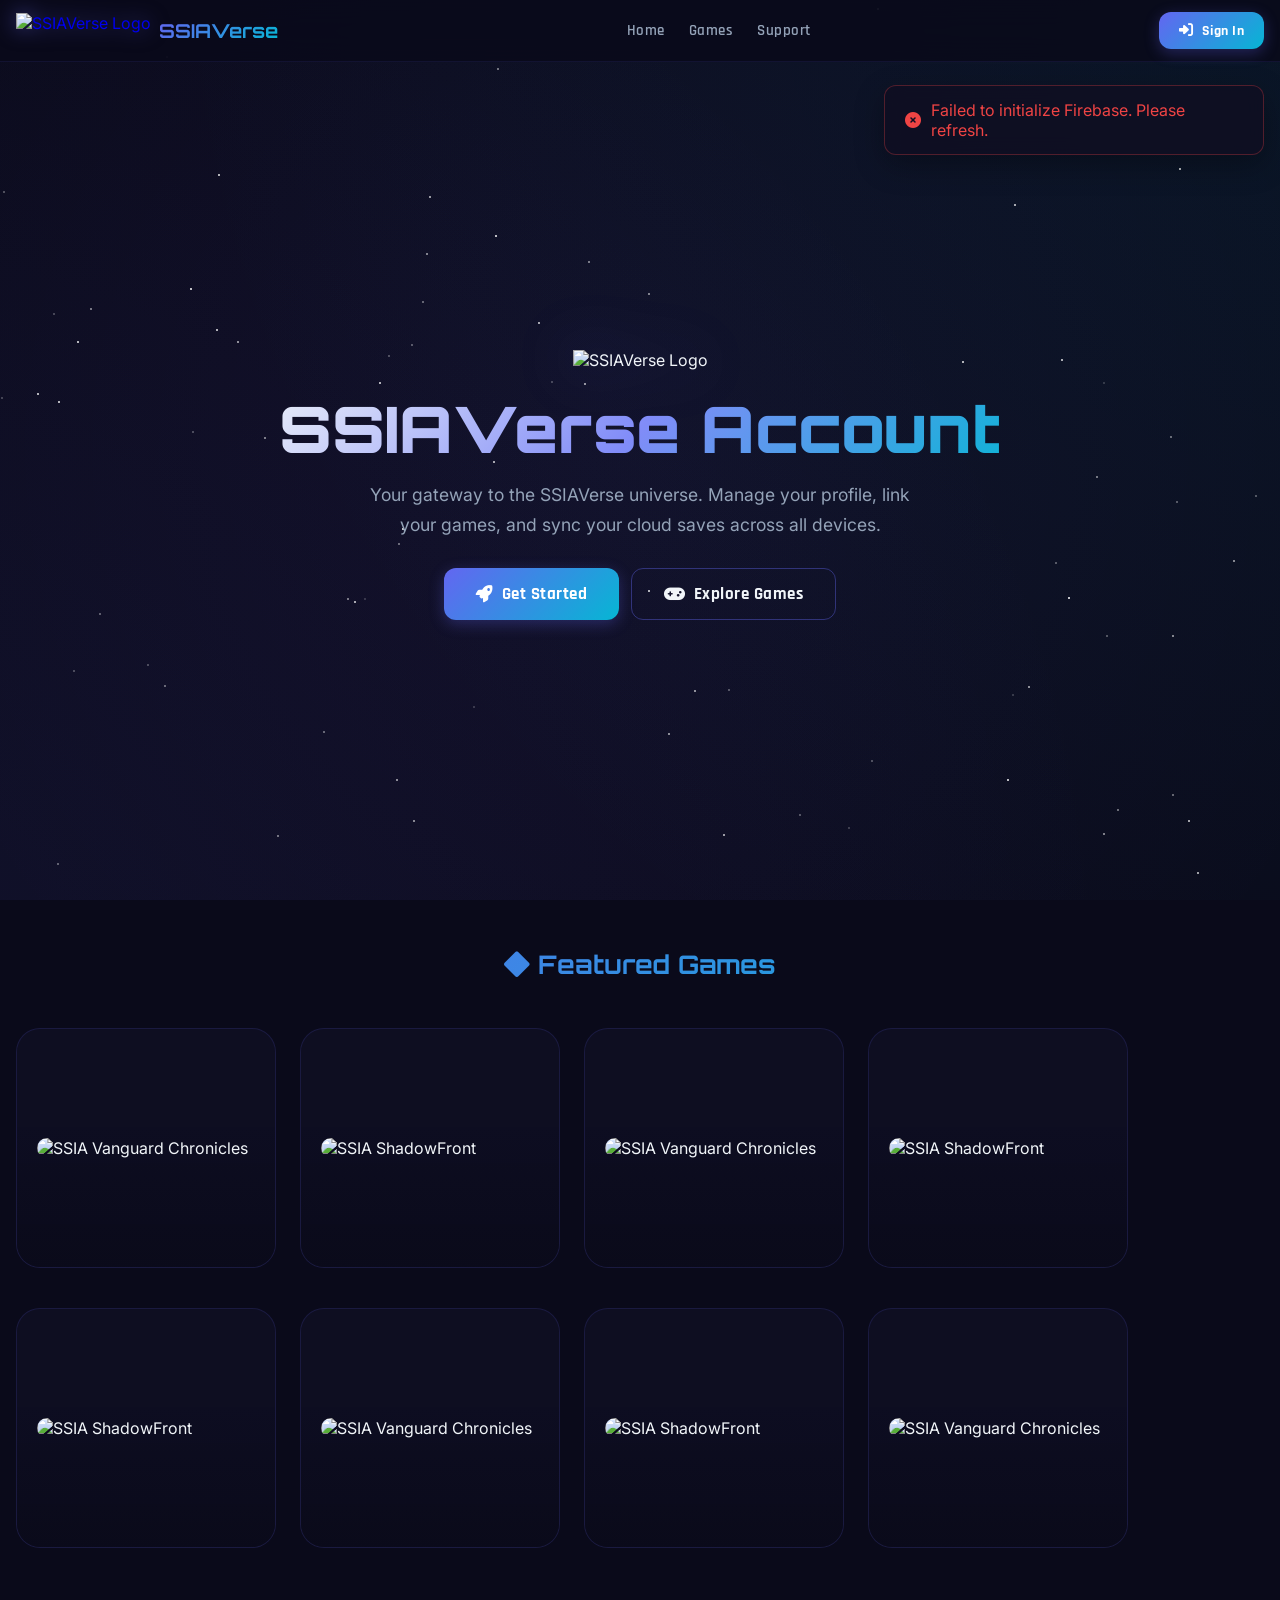
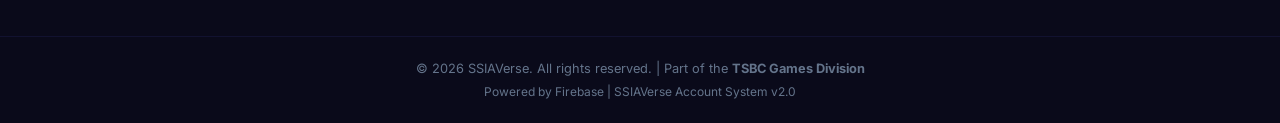
==== commit 91f25a9f: "game logo only" ====
--- a/index.html
+++ b/index.html
@@ -103,80 +103,34 @@
 
                 <div class="games-scroll-container">
                     <div class="games-scroll" id="gamesScroll1">
-                        <div class="game-card" onclick="showGameDetail('vc')">
+                        <div class="game-card" onclick="showGameDetail('vc')" title="SSIA Vanguard Chronicles">
                             <img src="https://i.ibb.co.com/VYRrnKt1/20260417-104731.png" alt="SSIA Vanguard Chronicles">
-                            <div class="game-card-content">
-                                <h3>SSIA Vanguard Chronicles</h3>
-                                <p>In 2026, within Sierra-Liudoxoya, a former SSIA special agent awakens with amnesia after a devastating ambush. Elemental Gemstones have been weaponized by SNCR, creating weapons of mass destruction capable of radiation and mutation.</p>
-                                <span class="game-badge badge-rpg"><i class="fas fa-dragon"></i> RPG</span>
-                                <span class="game-badge badge-action"><i class="fas fa-bolt"></i> Action</span>
-                                <span class="game-badge badge-tactical"><i class="fas fa-crosshairs"></i> Tactical</span>
-                            </div>
-                        </div>
-                        <div class="game-card" onclick="showGameDetail('sf')">
+                        </div>
+                        <div class="game-card" onclick="showGameDetail('sf')" title="SSIA ShadowFront">
                             <img src="https://i.ibb.co.com/CKvFpqnk/20260303-162840.png" alt="SSIA ShadowFront">
-                            <div class="game-card-content">
-                                <h3>SSIA ShadowFront</h3>
-                                <p>Step into the shadows. A tactical espionage experience set in the darker corners of the SSIAVerse where every choice shapes the future.</p>
-                                <span class="game-badge badge-action"><i class="fas fa-crosshairs"></i> Tactical</span>
-                                <span class="game-badge badge-rpg"><i class="fas fa-user-secret"></i> Stealth</span>
-                            </div>
-                        </div>
-                        <div class="game-card" onclick="showGameDetail('vc')">
+                        </div>
+                        <div class="game-card" onclick="showGameDetail('vc')" title="SSIA Vanguard Chronicles">
                             <img src="https://i.ibb.co.com/VYRrnKt1/20260417-104731.png" alt="SSIA Vanguard Chronicles">
-                            <div class="game-card-content">
-                                <h3>SSIA Vanguard Chronicles</h3>
-                                <p>From Bellemaire to Leivonia, from warehouse infiltrations to power plant boss battles. Awaken Cryo abilities, face Katya Volkov, and uncover the conspiracy behind the Elemental Gemstones.</p>
-                                <span class="game-badge badge-rpg"><i class="fas fa-dragon"></i> RPG</span>
-                                <span class="game-badge badge-action"><i class="fas fa-bolt"></i> Action</span>
-                                <span class="game-badge badge-tactical"><i class="fas fa-crosshairs"></i> Tactical</span>
-                            </div>
-                        </div>
-                        <div class="game-card" onclick="showGameDetail('sf')">
+                        </div>
+                        <div class="game-card" onclick="showGameDetail('sf')" title="SSIA ShadowFront">
                             <img src="https://i.ibb.co.com/CKvFpqnk/20260303-162840.png" alt="SSIA ShadowFront">
-                            <div class="game-card-content">
-                                <h3>SSIA ShadowFront</h3>
-                                <p>The Solaris National Council and Research threatens the entire SSIAVerse. Take on covert operations, gather intelligence, and prevent catastrophe.</p>
-                                <span class="game-badge badge-action"><i class="fas fa-crosshairs"></i> Tactical</span>
-                                <span class="game-badge badge-rpg"><i class="fas fa-user-secret"></i> Stealth</span>
-                            </div>
                         </div>
                     </div>
                 </div>
 
                 <div class="games-scroll-container">
                     <div class="games-scroll games-scroll-reverse" id="gamesScroll2">
-                        <div class="game-card" onclick="showGameDetail('sf')">
+                        <div class="game-card" onclick="showGameDetail('sf')" title="SSIA ShadowFront">
                             <img src="https://i.ibb.co.com/CKvFpqnk/20260303-162840.png" alt="SSIA ShadowFront">
-                            <div class="game-card-content">
-                                <h3>SSIA ShadowFront</h3>
-                                <p>Every choice shapes the future in this tactical espionage thriller.</p>
-                                <span class="game-badge badge-action"><i class="fas fa-crosshairs"></i> Tactical</span>
-                            </div>
-                        </div>
-                        <div class="game-card" onclick="showGameDetail('vc')">
+                        </div>
+                        <div class="game-card" onclick="showGameDetail('vc')" title="SSIA Vanguard Chronicles">
                             <img src="https://i.ibb.co.com/VYRrnKt1/20260417-104731.png" alt="SSIA Vanguard Chronicles">
-                            <div class="game-card-content">
-                                <h3>SSIA Vanguard Chronicles</h3>
-                                <p>Lead your vanguard, forge alliances, and uncover the secrets of a universe on the brink.</p>
-                                <span class="game-badge badge-rpg"><i class="fas fa-dragon"></i> RPG</span>
-                            </div>
-                        </div>
-                        <div class="game-card" onclick="showGameDetail('sf')">
+                        </div>
+                        <div class="game-card" onclick="showGameDetail('sf')" title="SSIA ShadowFront">
                             <img src="https://i.ibb.co.com/CKvFpqnk/20260303-162840.png" alt="SSIA ShadowFront">
-                            <div class="game-card-content">
-                                <h3>SSIA ShadowFront</h3>
-                                <p>Infiltrate, investigate, and eliminate threats in the shadows of the SSIAVerse.</p>
-                                <span class="game-badge badge-action"><i class="fas fa-crosshairs"></i> Tactical</span>
-                            </div>
-                        </div>
-                        <div class="game-card" onclick="showGameDetail('vc')">
+                        </div>
+                        <div class="game-card" onclick="showGameDetail('vc')" title="SSIA Vanguard Chronicles">
                             <img src="https://i.ibb.co.com/VYRrnKt1/20260417-104731.png" alt="SSIA Vanguard Chronicles">
-                            <div class="game-card-content">
-                                <h3>SSIA Vanguard Chronicles</h3>
-                                <p>From amnesia to awakening. The fate of Sierra-Liudoxoya rests in your hands.</p>
-                                <span class="game-badge badge-rpg"><i class="fas fa-dragon"></i> RPG</span>
-                            </div>
                         </div>
                     </div>
                 </div>
--- a/Styles/styles.css
+++ b/Styles/styles.css
@@ -109,18 +109,17 @@
         .games-scroll:hover { animation-play-state:paused; }
         .games-scroll-reverse { animation:scrollRight 35s linear infinite; margin-top:1.5rem; }
 
-        .game-card { flex-shrink:0; width:300px; background:var(--bg-card); border:1px solid rgba(99,102,241,0.15); border-radius:20px;
-                     overflow:hidden; transition:all 0.4s cubic-bezier(0.4,0,0.2,1); cursor:pointer; position:relative; }
+        .game-card { flex-shrink:0; width:260px; min-height:240px; background:var(--bg-card); border:1px solid rgba(99,102,241,0.15); border-radius:24px;
+                     overflow:hidden; transition:all 0.4s cubic-bezier(0.4,0,0.2,1); cursor:pointer; position:relative; display:flex; align-items:center; justify-content:center; padding:1.25rem; }
         .game-card::before { content:''; position:absolute; top:0; left:0; right:0; bottom:0;
                              background:linear-gradient(180deg,transparent 40%,rgba(10,10,26,0.95) 100%); z-index:1; pointer-events:none; }
         .game-card:hover { transform:translateY(-8px) scale(1.02); border-color:var(--primary); box-shadow:0 20px 40px rgba(99,102,241,0.2); }
-        .game-card img { width:100%; height:180px; object-fit:cover; transition:transform 0.4s ease; }
-        .game-card:hover img { transform:scale(1.1); }
-        .game-card-content { padding:1.25rem; position:relative; z-index:2; }
-        .game-card h3 { font-family:'Orbitron',sans-serif; font-size:1.15rem; margin-bottom:0.4rem; color:var(--text-primary); }
-        .game-card p { color:var(--text-secondary); font-size:0.85rem; line-height:1.5; display:-webkit-box; -webkit-line-clamp:3; -webkit-box-orient:vertical; overflow:hidden; }
-        .game-badge { display:inline-block; padding:0.2rem 0.6rem; border-radius:20px; font-size:0.7rem; font-weight:600;
-                      margin-top:0.6rem; margin-right:0.3rem; font-family:'Rajdhani',sans-serif; }
+        .game-card img { width:100%; max-width:220px; height:auto; object-fit:contain; transition:transform 0.4s ease; position:relative; z-index:2; border-radius:18px; }
+        .game-card:hover img { transform:scale(1.05); }
+        .game-card-content { display:none; }
+        .game-card h3 { display:none; }
+        .game-card p { display:none; }
+        .game-badge { display:none; }
         .badge-rpg { background:rgba(99,102,241,0.2); color:var(--primary-light); border:1px solid rgba(99,102,241,0.3); }
         .badge-action { background:rgba(6,182,212,0.2); color:var(--accent); border:1px solid rgba(6,182,212,0.3); }
         .badge-tactical { background:rgba(245,158,11,0.2); color:var(--warning); border:1px solid rgba(245,158,11,0.3); }
@@ -272,8 +271,8 @@
             .hero-buttons .btn { padding:0.7rem 1.5rem; font-size:0.9rem; width:100%; max-width:280px; }
             .game-showcase { padding:2rem 0.5rem; }
             .section-title { font-size:1.3rem; margin-bottom:1.5rem; }
-            .game-card { width:260px; }
-            .game-card img { height:150px; }
+            .game-card { width:220px; }
+            .game-card img { width:100%; height:auto; }
             .modal { padding:1.5rem 1.25rem; margin:0.5rem; border-radius:20px; }
             .modal-logo { width:60px; }
             .dashboard { padding:0.75rem; }
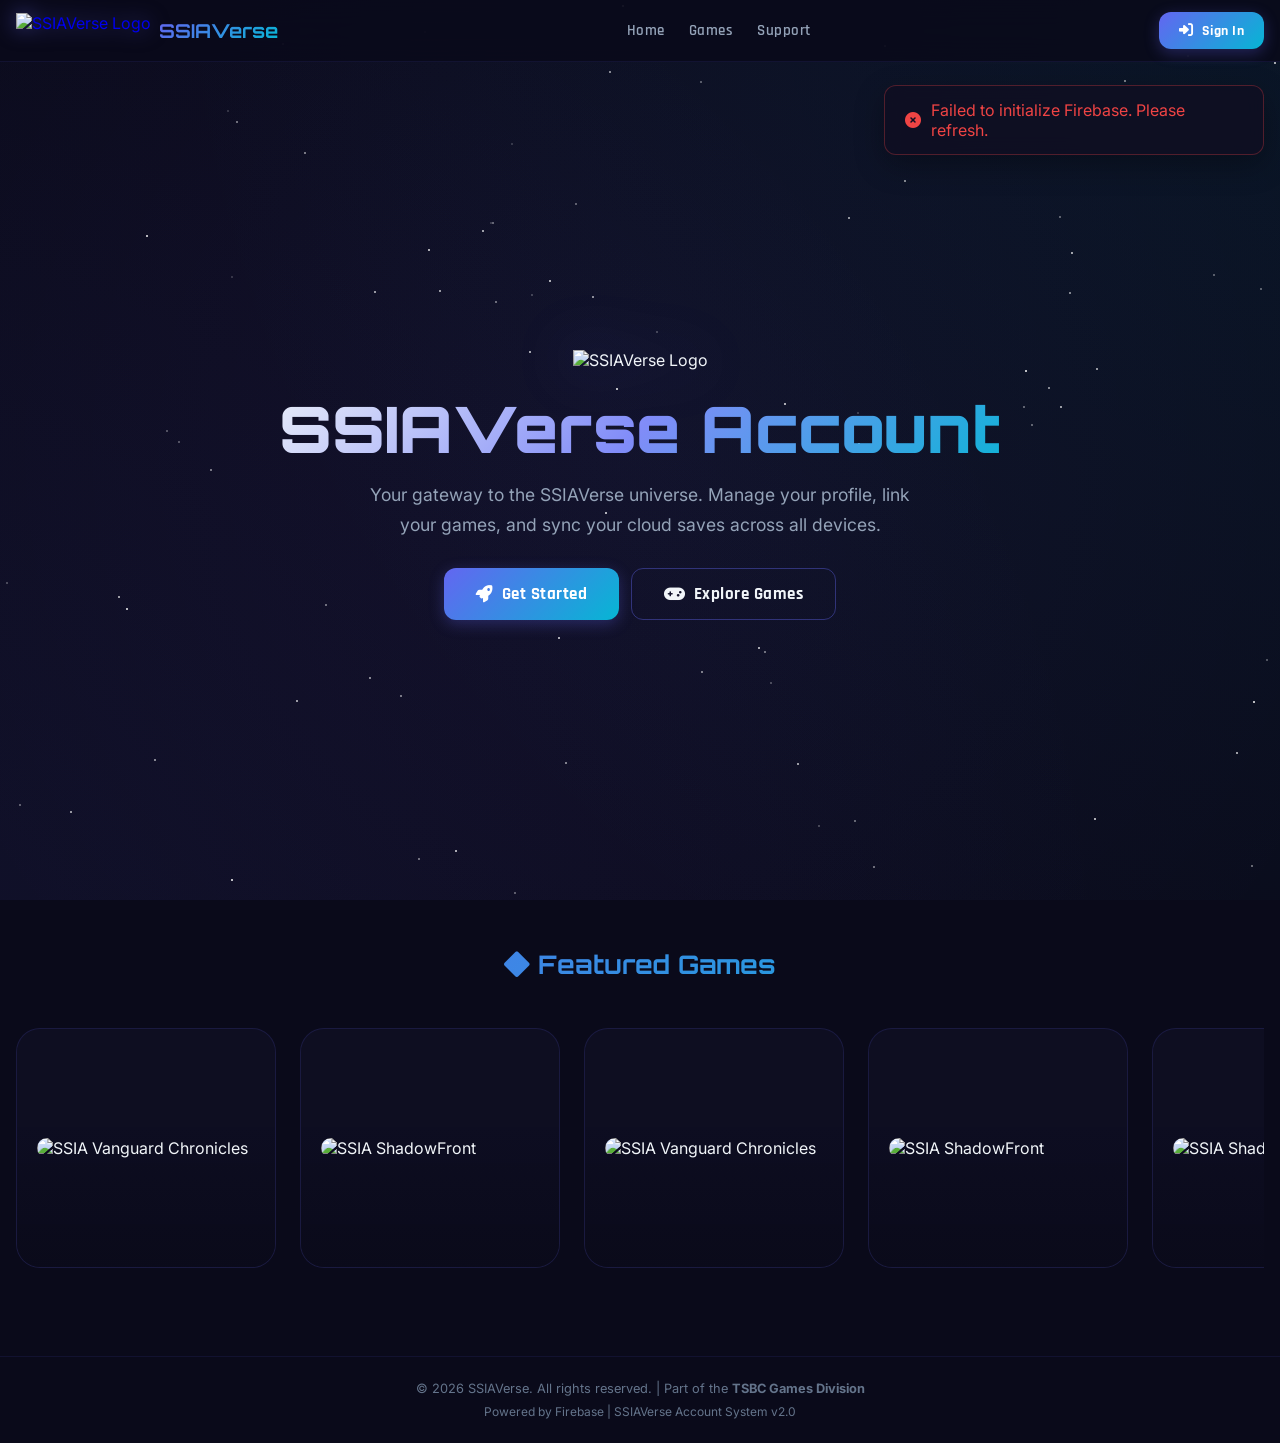
==== commit 7ac84e25: "Single Game cards" ====
--- a/index.html
+++ b/index.html
@@ -115,11 +115,6 @@
                         <div class="game-card" onclick="showGameDetail('sf')" title="SSIA ShadowFront">
                             <img src="https://i.ibb.co.com/CKvFpqnk/20260303-162840.png" alt="SSIA ShadowFront">
                         </div>
-                    </div>
-                </div>
-
-                <div class="games-scroll-container">
-                    <div class="games-scroll games-scroll-reverse" id="gamesScroll2">
                         <div class="game-card" onclick="showGameDetail('sf')" title="SSIA ShadowFront">
                             <img src="https://i.ibb.co.com/CKvFpqnk/20260303-162840.png" alt="SSIA ShadowFront">
                         </div>
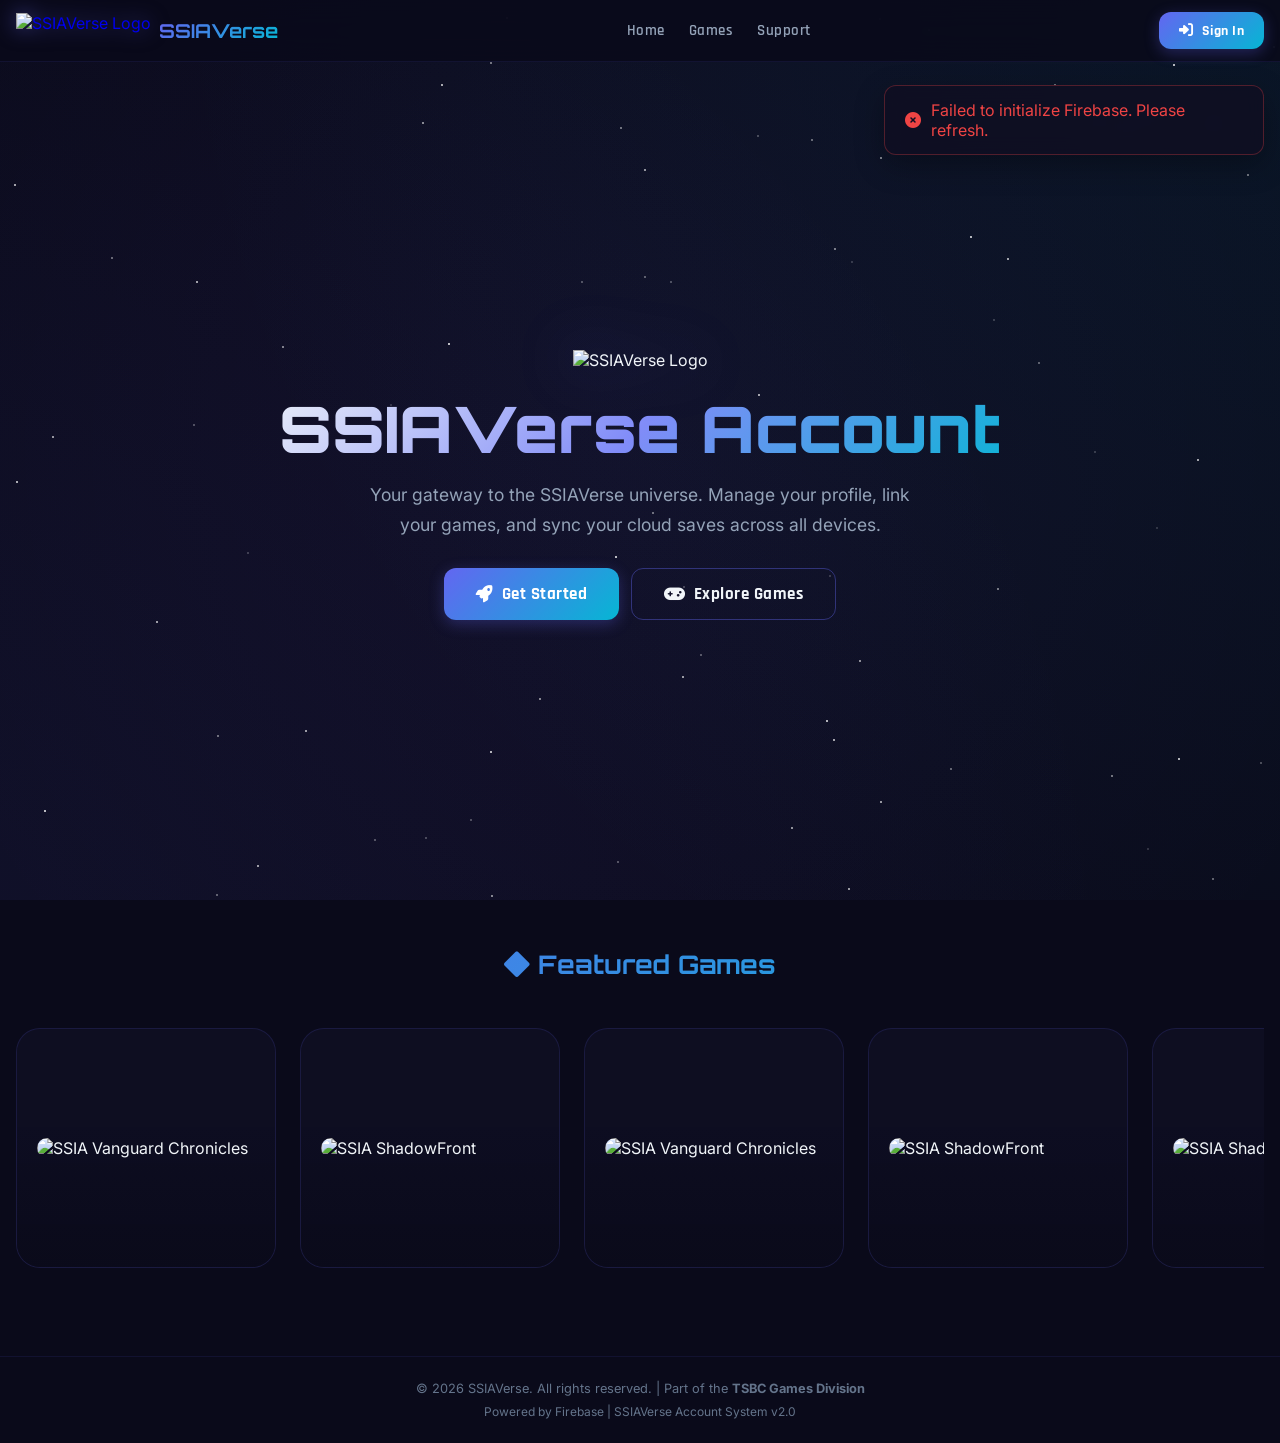
==== commit 012989c5: "game logo only" ====
--- a/index.html
+++ b/index.html
@@ -347,7 +347,7 @@
         </div>
     </div>
 
-    <script src="/Scripts/scripts.js"></script>
+    <script src="Scripts/scripts.js"></script>
 
 </body>
 </html>
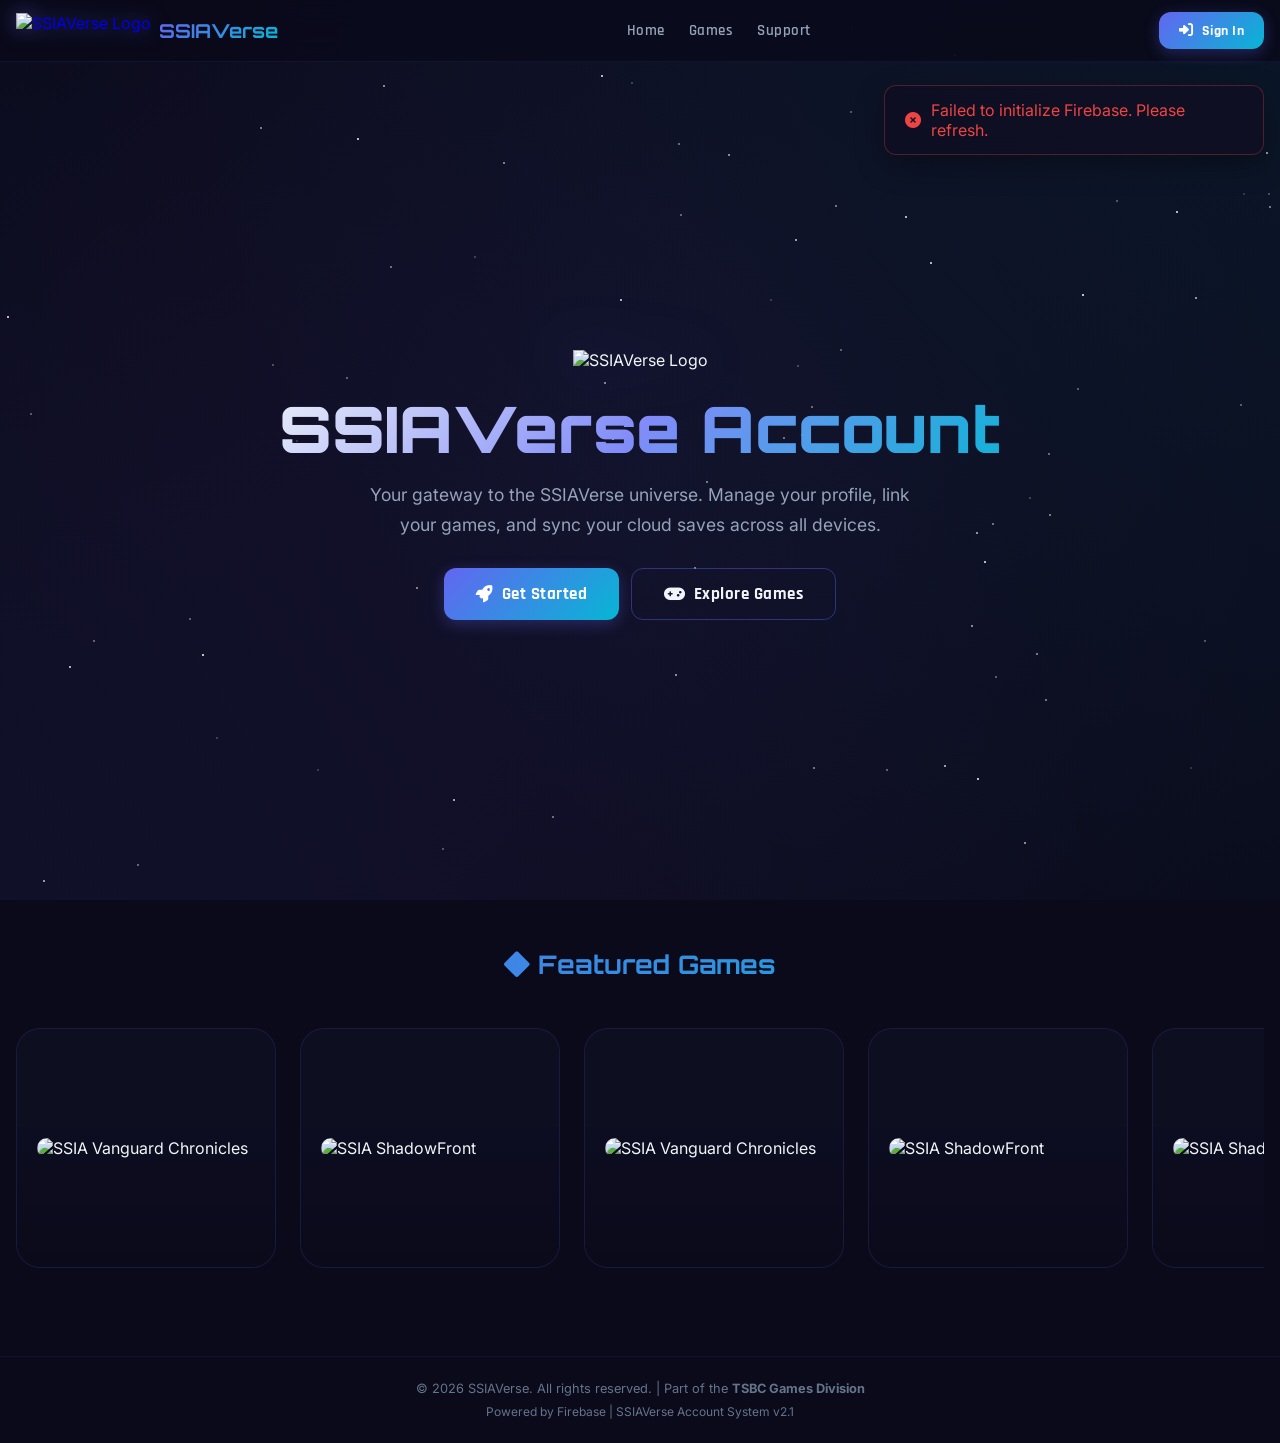
==== commit 33d0e1c1: "test" ====
--- a/index.html
+++ b/index.html
@@ -134,7 +134,7 @@
 
             <footer class="footer">
                 <p>&copy; 2026 SSIAVerse. All rights reserved. | Part of the <strong>TSBC Games Division</strong></p>
-                <p style="margin-top:0.5rem;font-size:0.75rem;">Powered by Firebase | SSIAVerse Account System v2.0</p>
+                <p style="margin-top:0.5rem;font-size:0.75rem;">Powered by Firebase | SSIAVerse Account System v2.1</p>
             </footer>
         </div>
 
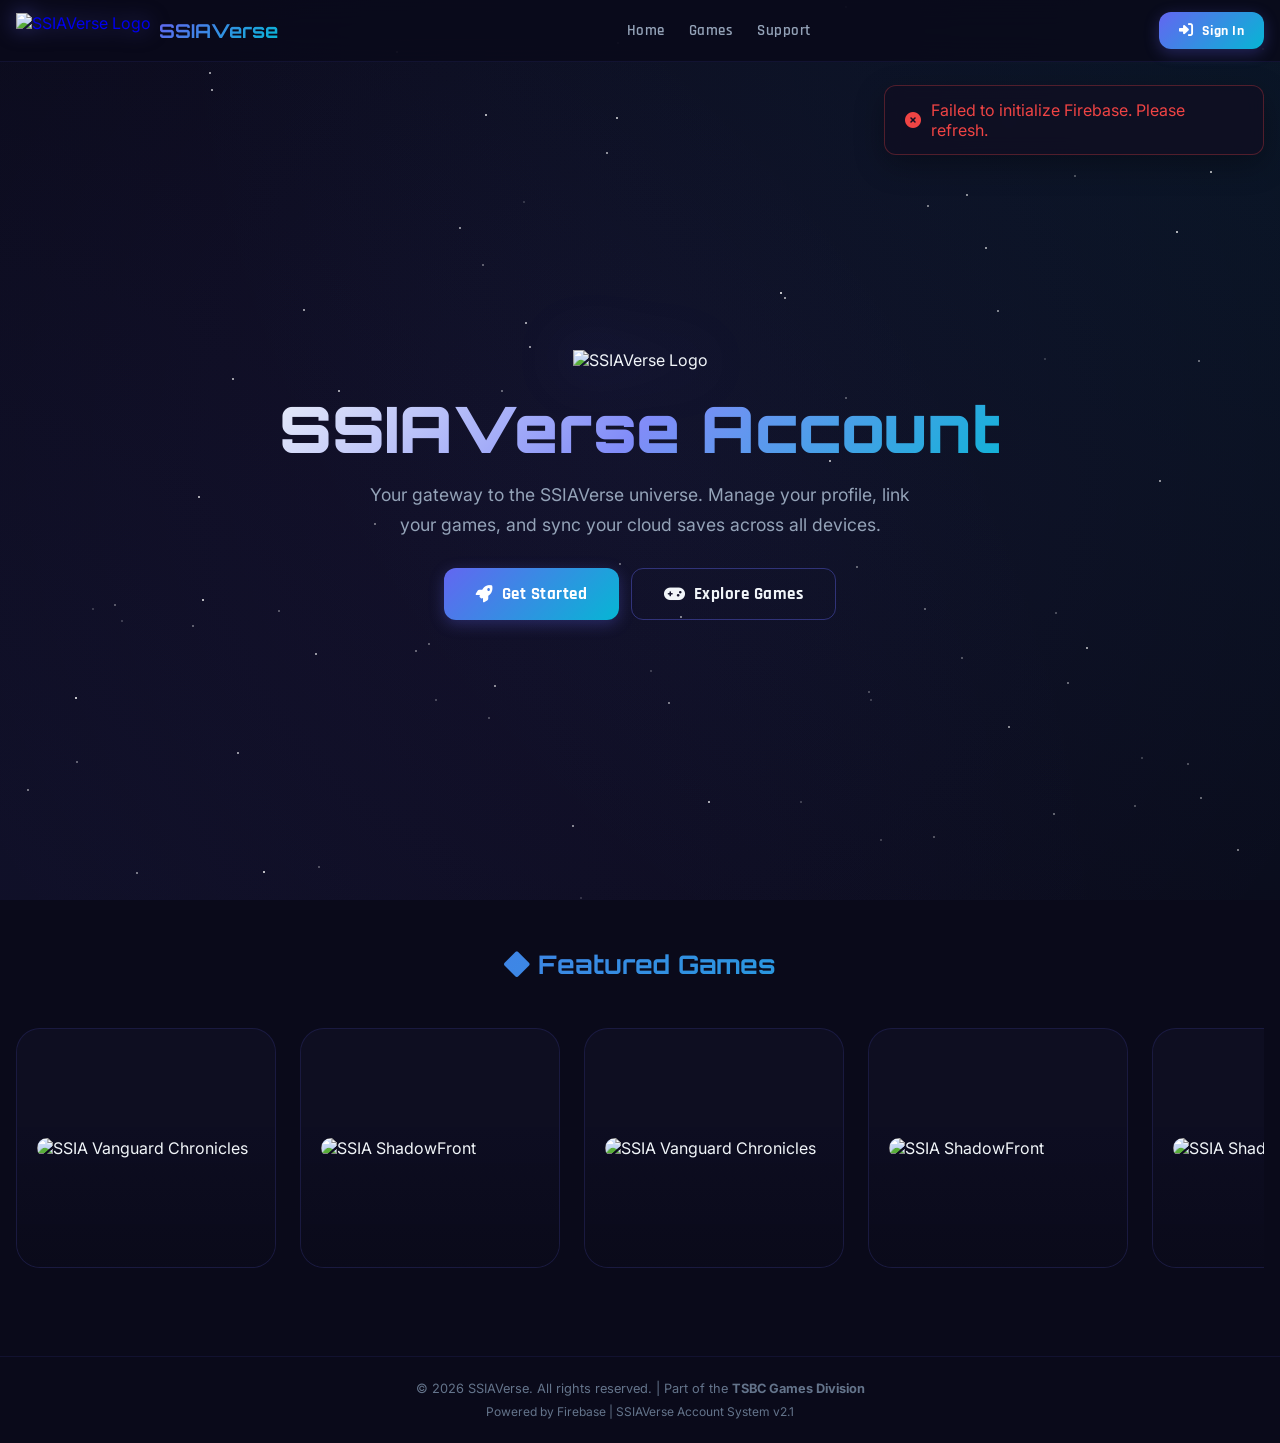
==== commit dbcc9c47: "Dynamic ModularMode" ====
--- a/index.html
+++ b/index.html
@@ -47,305 +47,9 @@
     <div class="stars" id="stars"></div>
     <div class="toast-container" id="toastContainer"></div>
 
-    <nav class="navbar" id="navbar">
-        <div class="nav-container">
-            <a href="#" class="nav-logo" onclick="showHome();return false;">
-                <img src="https://i.ibb.co.com/4wc1VLJy/20260620-111209.png" alt="SSIAVerse Logo">
-                <span>SSIAVerse</span>
-            </a>
-            <div class="nav-links" id="navLinks">
-                <a href="#" class="nav-link" onclick="showHome();return false;">Home</a>
-                <a href="#games" class="nav-link" onclick="scrollToGames();return false;">Games</a>
-                <a href="#" class="nav-link" onclick="showSupport();return false;">Support</a>
-            </div>
-            <div class="nav-user" id="navUser">
-                <button class="btn btn-primary" onclick="openSignInModal()">
-                    <i class="fas fa-sign-in-alt"></i> Sign In
-                </button>
-            </div>
-            <button class="mobile-menu-btn" id="mobileMenuBtn" onclick="toggleMobileMenu()">
-                <i class="fas fa-bars"></i>
-            </button>
-        </div>
-    </nav>
-
-    <!-- Mobile Menu Overlay -->
-    <div class="modal-overlay" id="mobileMenuOverlay" style="z-index:999;align-items:flex-start;padding-top:70px;">
-        <div style="background:var(--bg-card);border:1px solid rgba(99,102,241,0.2);border-radius:0 0 16px 16px;width:100%;max-width:400px;margin:0 auto;padding:1rem;">
-            <div style="display:flex;flex-direction:column;gap:0.5rem;">
-                <a href="#" class="nav-link" style="padding:0.75rem;border-radius:8px;" onclick="showHome();closeMobileMenu();return false;"><i class="fas fa-home"></i> Home</a>
-                <a href="#games" class="nav-link" style="padding:0.75rem;border-radius:8px;" onclick="scrollToGames();closeMobileMenu();return false;"><i class="fas fa-gamepad"></i> Games</a>
-                <a href="#" class="nav-link" style="padding:0.75rem;border-radius:8px;" onclick="showSupport();closeMobileMenu();return false;"><i class="fas fa-headset"></i> Support</a>
-            </div>
-        </div>
-    </div>
-
-    <div class="main-content">
-        <div id="homePage">
-            <section class="hero">
-                <div class="hero-content">
-                    <img src="https://i.ibb.co.com/4wc1VLJy/20260620-111209.png" alt="SSIAVerse Logo" class="hero-logo">
-                    <h1>SSIAVerse Account</h1>
-                    <p>Your gateway to the SSIAVerse universe. Manage your profile, link your games, and sync your cloud saves across all devices.</p>
-                    <div class="hero-buttons">
-                        <button class="btn btn-primary btn-lg" onclick="openSignInModal()">
-                            <i class="fas fa-rocket"></i> Get Started
-                        </button>
-                        <button class="btn btn-outline btn-lg" onclick="scrollToGames()">
-                            <i class="fas fa-gamepad"></i> Explore Games
-                        </button>
-                    </div>
-                </div>
-            </section>
-
-            <section class="game-showcase" id="games">
-                <h2 class="section-title"><i class="fas fa-diamond"></i> Featured Games</h2>
-
-                <div class="games-scroll-container">
-                    <div class="games-scroll" id="gamesScroll1">
-                        <div class="game-card" onclick="showGameDetail('vc')" title="SSIA Vanguard Chronicles">
-                            <img src="https://i.ibb.co.com/VYRrnKt1/20260417-104731.png" alt="SSIA Vanguard Chronicles">
-                        </div>
-                        <div class="game-card" onclick="showGameDetail('sf')" title="SSIA ShadowFront">
-                            <img src="https://i.ibb.co.com/CKvFpqnk/20260303-162840.png" alt="SSIA ShadowFront">
-                        </div>
-                        <div class="game-card" onclick="showGameDetail('vc')" title="SSIA Vanguard Chronicles">
-                            <img src="https://i.ibb.co.com/VYRrnKt1/20260417-104731.png" alt="SSIA Vanguard Chronicles">
-                        </div>
-                        <div class="game-card" onclick="showGameDetail('sf')" title="SSIA ShadowFront">
-                            <img src="https://i.ibb.co.com/CKvFpqnk/20260303-162840.png" alt="SSIA ShadowFront">
-                        </div>
-                        <div class="game-card" onclick="showGameDetail('sf')" title="SSIA ShadowFront">
-                            <img src="https://i.ibb.co.com/CKvFpqnk/20260303-162840.png" alt="SSIA ShadowFront">
-                        </div>
-                        <div class="game-card" onclick="showGameDetail('vc')" title="SSIA Vanguard Chronicles">
-                            <img src="https://i.ibb.co.com/VYRrnKt1/20260417-104731.png" alt="SSIA Vanguard Chronicles">
-                        </div>
-                        <div class="game-card" onclick="showGameDetail('sf')" title="SSIA ShadowFront">
-                            <img src="https://i.ibb.co.com/CKvFpqnk/20260303-162840.png" alt="SSIA ShadowFront">
-                        </div>
-                        <div class="game-card" onclick="showGameDetail('vc')" title="SSIA Vanguard Chronicles">
-                            <img src="https://i.ibb.co.com/VYRrnKt1/20260417-104731.png" alt="SSIA Vanguard Chronicles">
-                        </div>
-                    </div>
-                </div>
-            </section>
-
-
-            <footer class="footer">
-                <p>&copy; 2026 SSIAVerse. All rights reserved. | Part of the <strong>TSBC Games Division</strong></p>
-                <p style="margin-top:0.5rem;font-size:0.75rem;">Powered by Firebase | SSIAVerse Account System v2.1</p>
-            </footer>
-        </div>
-
-        <div class="dashboard" id="dashboard">
-            <div class="dashboard-header">
-                <h2><i class="fas fa-th-large"></i> Dashboard</h2>
-                <button class="btn btn-outline btn-sm" onclick="signOut()">
-                    <i class="fas fa-sign-out-alt"></i> Sign Out
-                </button>
-            </div>
-
-            <div class="dashboard-grid">
-                <aside class="sidebar">
-                    <div class="profile-card">
-                        <div class="profile-avatar" id="profileAvatar">?</div>
-                        <div class="profile-name" id="profileName">Guest</div>
-                        <div class="profile-uid" id="profileUid">Not signed in</div>
-                    </div>
-                    <ul class="sidebar-menu">
-                        <li><a href="#" class="active" onclick="showSection('overview');return false;" data-section="overview"><i class="fas fa-home"></i> Overview</a></li>
-                        <li><a href="#" onclick="showSection('games');return false;" data-section="games"><i class="fas fa-gamepad"></i> Linked Games</a></li>
-                        <li><a href="#" onclick="showSection('saves');return false;" data-section="saves"><i class="fas fa-cloud"></i> Cloud Saves</a></li>
-                        <li><a href="#" onclick="showSection('account');return false;" data-section="account"><i class="fas fa-cog"></i> Account Settings</a></li>
-                        <li><a href="#" onclick="showSection('security');return false;" data-section="security"><i class="fas fa-shield-alt"></i> Security</a></li>
-                    </ul>
-                </aside>
-
-                <div class="dashboard-content">
-                    <div class="content-section active" id="section-overview">
-                        <h3><i class="fas fa-chart-line"></i> Account Overview</h3>
-                        <div class="stats-grid">
-                            <div class="stat-card">
-                                <div class="stat-icon blue"><i class="fas fa-gamepad"></i></div>
-                                <div class="stat-value" id="statGames">0</div>
-                                <div class="stat-label">Linked Games</div>
-                            </div>
-                            <div class="stat-card">
-                                <div class="stat-icon cyan"><i class="fas fa-cloud"></i></div>
-                                <div class="stat-value" id="statSaves">0</div>
-                                <div class="stat-label">Cloud Saves</div>
-                            </div>
-                            <div class="stat-card">
-                                <div class="stat-icon purple"><i class="fas fa-clock"></i></div>
-                                <div class="stat-value" id="statMember">New</div>
-                                <div class="stat-label">Member Since</div>
-                            </div>
-                            <div class="stat-card">
-                                <div class="stat-icon green"><i class="fas fa-check-circle"></i></div>
-                                <div class="stat-value">Active</div>
-                                <div class="stat-label">Account Status</div>
-                            </div>
-                        </div>
-                        <h3 style="margin-top:1.5rem;"><i class="fas fa-bolt"></i> Quick Actions</h3>
-                        <div style="display:flex;gap:0.75rem;flex-wrap:wrap;margin-top:0.75rem;">
-                            <button class="btn btn-primary" onclick="showSection('games')"><i class="fas fa-link"></i> Link a Game</button>
-                            <button class="btn btn-outline" onclick="showSection('saves')"><i class="fas fa-download"></i> Manage Saves</button>
-                            <button class="btn btn-outline" onclick="showSection('account')"><i class="fas fa-user-edit"></i> Edit Profile</button>
-                        </div>
-                    </div>
-
-                    <div class="content-section" id="section-games">
-                        <h3><i class="fas fa-gamepad"></i> Linked Games</h3>
-                        <div class="linked-games-list" id="linkedGamesList">
-                            <div class="linked-game-item">
-                                <img src="https://i.ibb.co.com/VYRrnKt1/20260417-104731.png" alt="SSIA VC" class="linked-game-img">
-                                <div class="linked-game-info">
-                                    <h4>SSIA Vanguard Chronicles</h4>
-                                    <p>RPG / Action / Tactical | Sierra-Liudoxoya, 2026</p>
-                                </div>
-                                <div class="linked-game-status"><span class="status-dot"></span> Linked</div>
-                            </div>
-                            <div class="linked-game-item">
-                                <img src="https://i.ibb.co.com/CKvFpqnk/20260303-162840.png" alt="SSIA SF" class="linked-game-img">
-                                <div class="linked-game-info">
-                                    <h4>SSIA ShadowFront</h4>
-                                    <p>Tactical / Stealth | SSIAVerse</p>
-                                </div>
-                                <div class="linked-game-status"><span class="status-dot"></span> Linked</div>
-                            </div>
-                        </div>
-                    </div>
-
-                    <div class="content-section" id="section-saves">
-                        <h3><i class="fas fa-cloud"></i> Cloud Saves</h3>
-                        <div class="saves-list" id="savesList">
-                            <div class="empty-state">
-                                <i class="fas fa-cloud-upload-alt"></i>
-                                <h4>No Cloud Saves Yet</h4>
-                                <p>Your game saves will appear here once you start playing and syncing.</p>
-                            </div>
-                        </div>
-                    </div>
-
-                    <div class="content-section" id="section-account">
-                        <h3><i class="fas fa-cog"></i> Account Settings</h3>
-                        <form class="settings-form" id="accountForm" onsubmit="updateAccount(event)">
-                            <div class="form-group">
-                                <label>Username</label>
-                                <input type="text" class="form-input" id="settingsUsername" disabled>
-                                <span class="input-hint">Username cannot be changed.</span>
-                            </div>
-                            <div class="form-group">
-                                <label>Display Name</label>
-                                <input type="text" class="form-input" id="settingsDisplayName" placeholder="Enter display name">
-                            </div>
-                            <div class="form-group">
-                                <label>Email (Optional)</label>
-                                <input type="email" class="form-input" id="settingsEmail" placeholder="your@email.com">
-                                <span class="input-hint">Used for account recovery notifications.</span>
-                            </div>
-                            <div class="form-group">
-                                <label>Bio</label>
-                                <input type="text" class="form-input" id="settingsBio" placeholder="Tell us about yourself...">
-                            </div>
-                            <button type="submit" class="btn btn-primary" style="align-self:flex-start;"><i class="fas fa-save"></i> Save Changes</button>
-                        </form>
-
-                        <div class="danger-zone">
-                            <h4><i class="fas fa-exclamation-triangle"></i> Danger Zone</h4>
-                            <p>Once you delete your account, there is no going back. All your data including cloud saves will be permanently removed.</p>
-                            <button class="btn btn-danger btn-sm" onclick="deleteAccount()"><i class="fas fa-trash-alt"></i> Delete Account</button>
-                        </div>
-                    </div>
-
-                    <div class="content-section" id="section-security">
-                        <h3><i class="fas fa-shield-alt"></i> Security</h3>
-                        <form class="settings-form" id="passwordForm" onsubmit="changePassword(event)">
-                            <div class="form-group">
-                                <label>Current Password</label>
-                                <input type="password" class="form-input" id="currentPassword" placeholder="Enter current password" required>
-                            </div>
-                            <div class="form-group">
-                                <label>New Password</label>
-                                <input type="password" class="form-input" id="newPassword" placeholder="Enter new password" required oninput="checkPasswordStrength(this.value)">
-                                <div class="password-strength"><div class="password-strength-bar" id="passwordStrengthBar"></div></div>
-                                <span class="input-hint" id="passwordHint">Use at least 8 characters with letters and numbers.</span>
-                            </div>
-                            <div class="form-group">
-                                <label>Confirm New Password</label>
-                                <input type="password" class="form-input" id="confirmPassword" placeholder="Confirm new password" required>
-                            </div>
-                            <button type="submit" class="btn btn-primary" style="align-self:flex-start;"><i class="fas fa-key"></i> Change Password</button>
-                        </form>
-
-                        <div style="margin-top:1.5rem;padding-top:1.5rem;border-top:1px solid rgba(99,102,241,0.1);">
-                            <h4 style="font-family:'Orbitron',sans-serif;margin-bottom:0.75rem;color:var(--text-primary);font-size:1.1rem;"><i class="fas fa-fingerprint"></i> Account Recovery</h4>
-                            <p style="color:var(--text-secondary);font-size:0.85rem;margin-bottom:0.75rem;">
-                                Forgot your password? You can recover your account using your username and a recovery code.
-                            </p>
-                            <button class="btn btn-outline" onclick="openRecoveryModal()"><i class="fas fa-life-ring"></i> Recover Password</button>
-                        </div>
-                    </div>
-                </div>
-            </div>
-        </div>
-    </div>
-
-    <!-- Sign In / Sign Up Modal -->
-    <div class="modal-overlay" id="authModal">
-        <div class="modal">
-            <button class="modal-close" onclick="closeModal('authModal')"><i class="fas fa-times"></i></button>
-            <img src="https://i.ibb.co.com/4wc1VLJy/20260620-111209.png" alt="SSIAVerse" class="modal-logo">
-            <h2 id="authModalTitle">Sign In</h2>
-            <p class="modal-subtitle" id="authModalSubtitle">Welcome back to the SSIAVerse</p>
-
-            <form class="modal-form" id="authForm" onsubmit="handleAuth(event)">
-                <div class="form-group">
-                    <input type="text" class="form-input" id="authUsername" placeholder="Username" required autocomplete="username">
-                </div>
-                <div class="form-group" id="confirmPasswordGroup" style="display:none;">
-                    <input type="password" class="form-input" id="authConfirmPassword" placeholder="Confirm Password" autocomplete="new-password">
-                </div>
-                <div class="form-group">
-                    <input type="password" class="form-input" id="authPassword" placeholder="Password" required autocomplete="current-password">
-                </div>
-                <button type="submit" class="btn btn-primary" id="authSubmitBtn">
-                    <span id="authBtnText">Sign In</span>
-                </button>
-            </form>
-
-            <div class="modal-footer">
-                <p id="authToggleText">Do not have an account? <a onclick="toggleAuthMode()">Sign Up</a></p>
-            </div>
-        </div>
-    </div>
-
-    <!-- Password Recovery Modal -->
-    <div class="modal-overlay" id="recoveryModal">
-        <div class="modal">
-            <button class="modal-close" onclick="closeModal('recoveryModal')"><i class="fas fa-times"></i></button>
-            <img src="https://i.ibb.co.com/4wc1VLJy/20260620-111209.png" alt="SSIAVerse" class="modal-logo">
-            <h2>Recover Password</h2>
-            <p class="modal-subtitle">Reset your SSIAVerse account password</p>
-
-            <div class="recovery-steps">
-                <div class="recovery-info">
-                    <i class="fas fa-info-circle"></i>
-                    Enter your username below. If an email is associated with your account, we will send recovery instructions.
-                </div>
-                <form class="modal-form" id="recoveryForm" onsubmit="handleRecovery(event)">
-                    <div class="form-group">
-                        <input type="text" class="form-input" id="recoveryUsername" placeholder="Enter your username" required>
-                    </div>
-                    <button type="submit" class="btn btn-primary"><i class="fas fa-paper-plane"></i> Send Recovery Link</button>
-                </form>
-                <div class="modal-footer" style="margin-top:1rem;">
-                    <p>Remember your password? <a onclick="closeModal('recoveryModal');openSignInModal();">Sign In</a></p>
-                </div>
-            </div>
-        </div>
-    </div>
+    <div id="navRoot"></div>
+    <div id="pageRoot" class="page-root"></div>
+    <div id="modalRoot"></div>
 
     <script src="Scripts/scripts.js"></script>
 
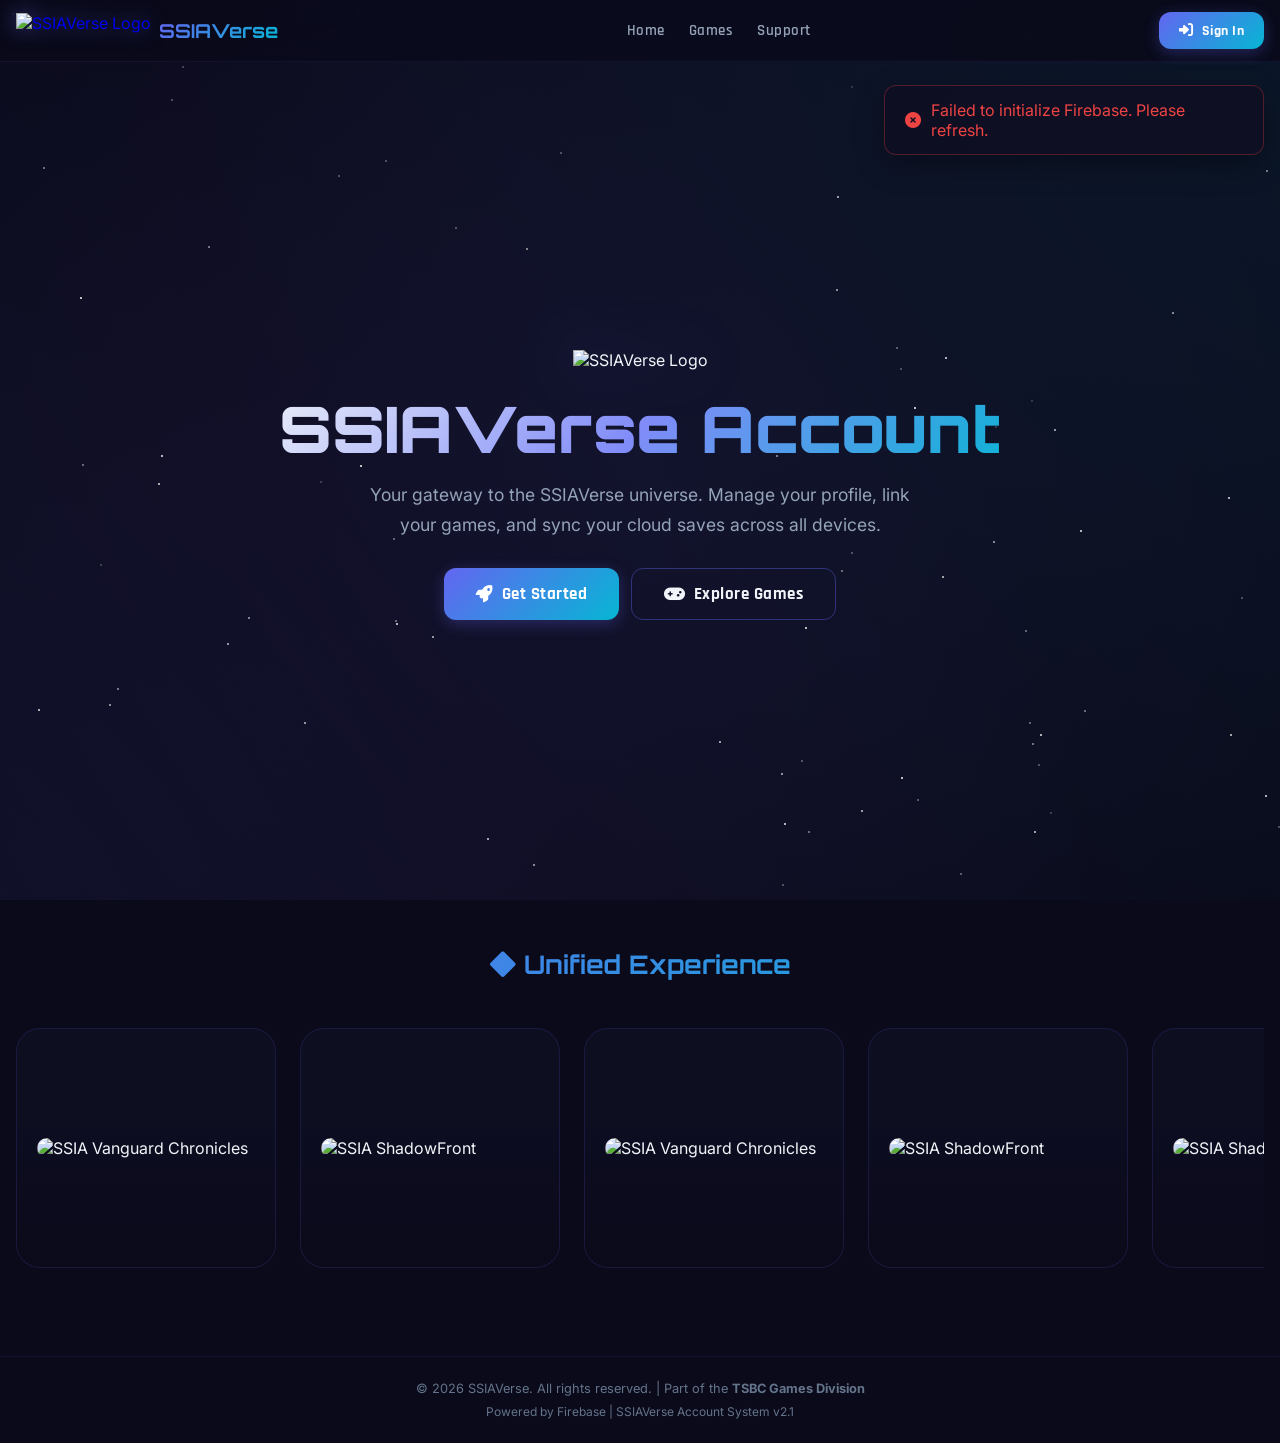
==== commit cc39b527: "Update index.html" ====
--- a/index.html
+++ b/index.html
@@ -37,6 +37,7 @@
     <script src="https://www.gstatic.com/firebasejs/10.7.1/firebase-app-compat.js"></script>
     <script src="https://www.gstatic.com/firebasejs/10.7.1/firebase-auth-compat.js"></script>
     <script src="https://www.gstatic.com/firebasejs/10.7.1/firebase-firestore-compat.js"></script>
+    <script src="https://www.gstatic.com/firebasejs/10.12.0/firebase-functions-compat.js"></script>
     <script src="Scripts/firebase-config.js"></script>
 
 
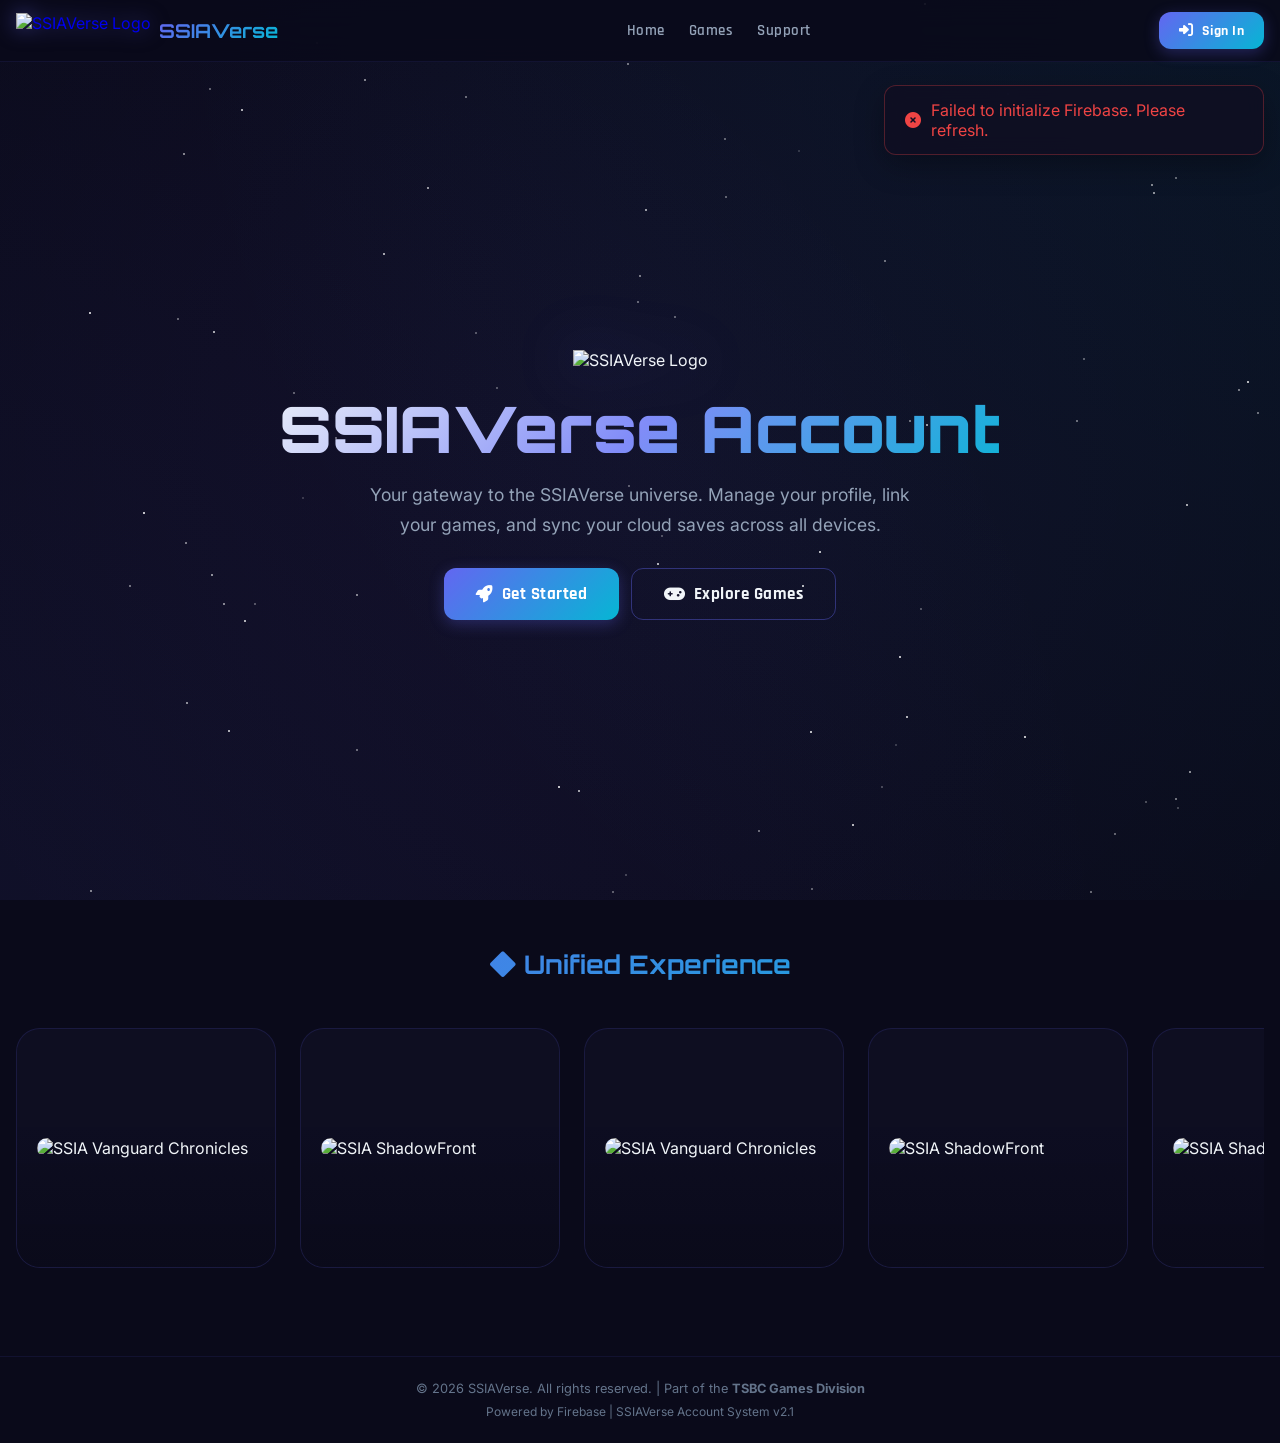
==== commit b7d32544: "Update index.html" ====
--- a/index.html
+++ b/index.html
@@ -52,7 +52,7 @@
     <div id="pageRoot" class="page-root"></div>
     <div id="modalRoot"></div>
 
-    <script src="Scripts/scripts.js"></script>
+    <script src="Scripts/script.js"></script>
 
 </body>
 </html>
